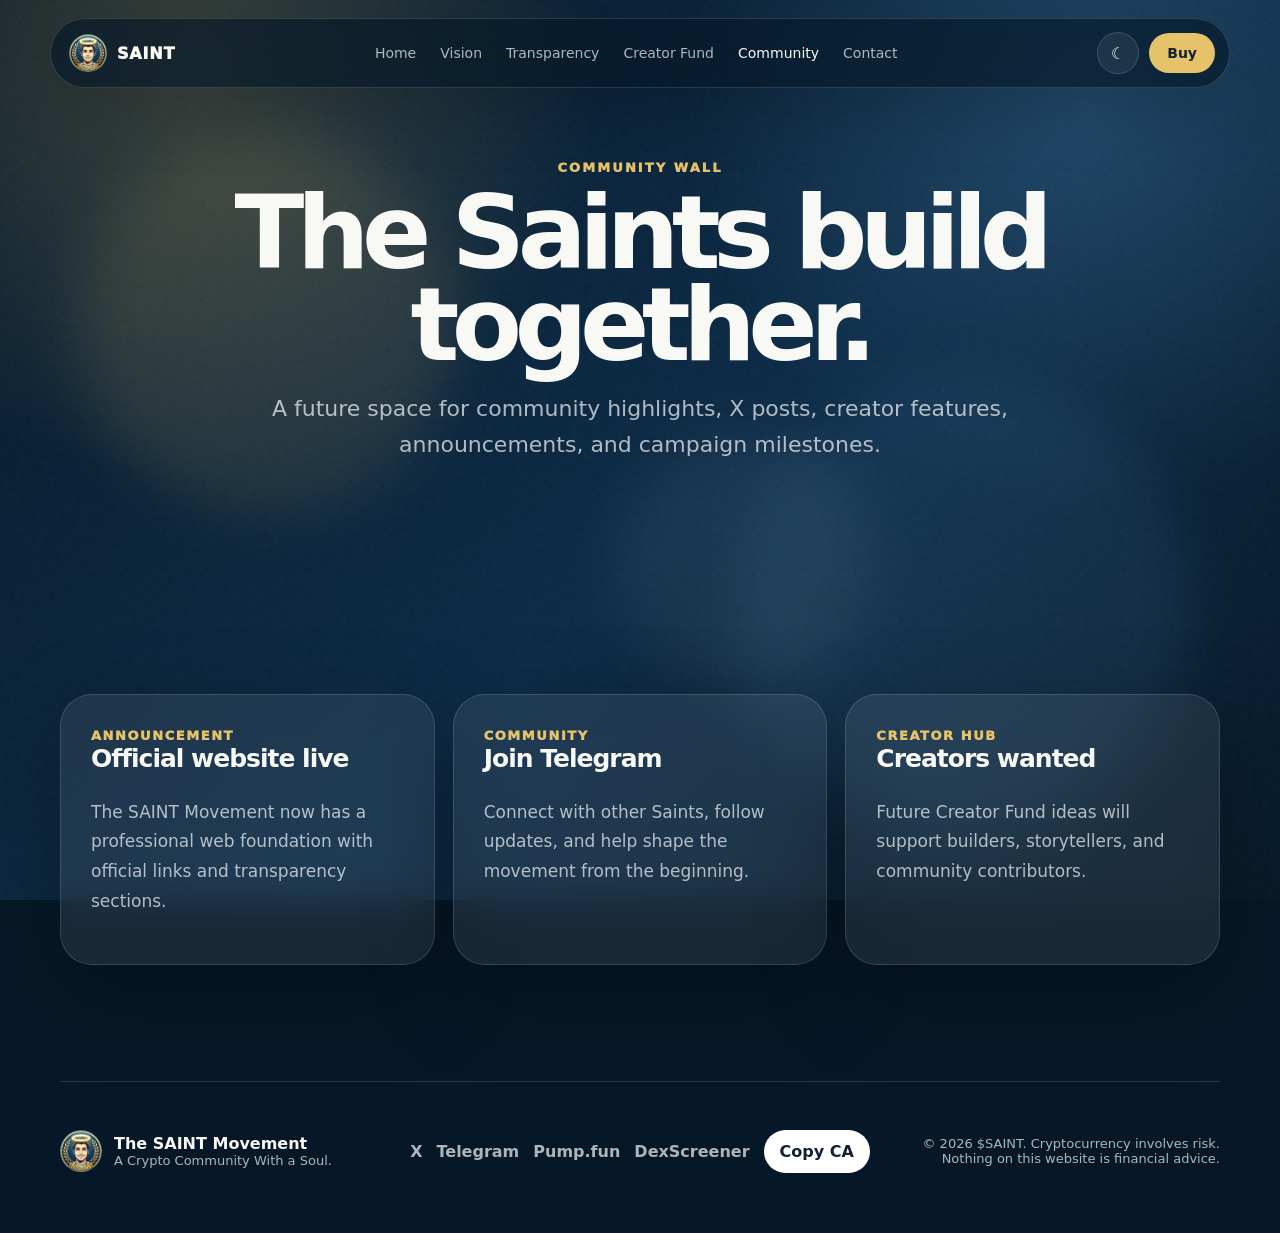
==== community.html @ 834ba505 "Add files via upload" ====
<!doctype html>
<html lang="en" data-theme="dark">
<head>
  <meta charset="UTF-8" />
  <meta name="viewport" content="width=device-width, initial-scale=1.0" />

  <title>Community Wall — The SAINT Movement</title>
  <meta name="description" content="Community highlights, announcements, and future creator features for The SAINT Movement." />
  <meta name="theme-color" content="#061827" />
  <meta name="robots" content="index, follow" />

  <meta property="og:title" content="Community Wall — The SAINT Movement" />
  <meta property="og:description" content="Community highlights, announcements, and future creator features for The SAINT Movement." />
  <meta property="og:image" content="https://www.saintfamily.org/assets/logo/saint-logo.jpg" />
  <meta property="og:url" content="https://www.saintfamily.org/" />
  <meta property="og:type" content="website" />
  <meta name="twitter:card" content="summary_large_image" />

  <link rel="canonical" href="https://www.saintfamily.org/" />
  <link rel="icon" href="assets/logo/saint-logo.jpg" />
  <link rel="preload" href="assets/logo/saint-logo.jpg" as="image" />
  <link rel="stylesheet" href="css/styles.css" />
</head>
<body>
  <div class="loader" id="loader">
    <img src="assets/logo/saint-logo.jpg" alt="SAINT logo" />
    <span>SAINT</span>
  </div>

  <div class="ambient-bg" aria-hidden="true">
    <div class="mesh mesh-a"></div>
    <div class="mesh mesh-b"></div>
    <div class="mesh mesh-c"></div>
    <div class="stars"></div>
    <div class="noise"></div>
  </div>

  <header class="navbar" id="navbar">
    <a class="brand" href="index.html" aria-label="SAINT home">
      <img src="assets/logo/saint-logo.jpg" alt="SAINT logo" />
      <span>SAINT</span>
    </a>

    <nav class="desktop-nav" aria-label="Main navigation">
      <a class="" href="index.html">Home</a>
<a class="" href="founders-vision.html">Vision</a>
<a class="" href="transparency.html">Transparency</a>
<a class="" href="creator-fund.html">Creator Fund</a>
<a class="active" href="community.html">Community</a>
    <a class="" href="contact.html">Contact</a></nav>

    <div class="nav-actions">
      <button class="theme-toggle" id="themeToggle" aria-label="Toggle light and dark mode">
        <span class="sun">☀</span><span class="moon">☾</span>
      </button>
      <a class="nav-cta" href="https://pump.fun/coin/GUdYAzh14TQcwUSBw79rnFJHZCv64fugTEsq1etDpump" target="_blank" rel="noopener">Buy</a>
      <button class="menu-toggle" id="menuToggle" aria-label="Open menu">☰</button>
    </div>
  </header>

  <aside class="mobile-nav" id="mobileNav">
    <a class="" href="index.html">Home</a>
<a class="" href="founders-vision.html">Vision</a>
<a class="" href="transparency.html">Transparency</a>
<a class="" href="creator-fund.html">Creator Fund</a>
<a class="active" href="community.html">Community</a>
    <a href="https://pump.fun/coin/GUdYAzh14TQcwUSBw79rnFJHZCv64fugTEsq1etDpump" target="_blank" rel="noopener">Buy on Pump.fun</a>
    <a href="https://phantom.app/ul/v1/swap/?buy=solana%3A101%2Faddress%3AGUdYAzh14TQcwUSBw79rnFJHZCv64fugTEsq1etDpump&sell=" target="_blank" rel="noopener">Buy with Phantom</a>
    <a href="https://t.co/1RIIzHQs0j" target="_blank" rel="noopener">Telegram</a>
    <a href="https://x.com/SaintDevSol" target="_blank" rel="noopener">X Official</a>
  </aside>

  <main>
    
<section class="subhero page-section">
  <div class="container narrow reveal">
    <p class="eyebrow">Community Wall</p>
    <h1>The Saints build together.</h1>
    <p>A future space for community highlights, X posts, creator features, announcements, and campaign milestones.</p>
  </div>
</section>
<section class="page-section container">
  <div class="community-wall">
    <article class="wall-card reveal"><span>Announcement</span><h3>Official website live</h3><p>The SAINT Movement now has a professional web foundation with official links and transparency sections.</p></article>
    <article class="wall-card reveal"><span>Community</span><h3>Join Telegram</h3><p>Connect with other Saints, follow updates, and help shape the movement from the beginning.</p></article>
    <article class="wall-card reveal"><span>Creator Hub</span><h3>Creators wanted</h3><p>Future Creator Fund ideas will support builders, storytellers, and community contributors.</p></article>
  </div>
</section>

  </main>

  <footer class="footer">
    <div class="footer-brand">
      <img src="assets/logo/saint-logo.jpg" alt="SAINT logo" />
      <div><strong>The SAINT Movement</strong><span>A Crypto Community With a Soul.</span></div>
    </div>

    <div class="footer-links">
      <a href="https://x.com/SaintDevSol" target="_blank" rel="noopener">X</a>
      <a href="https://t.co/1RIIzHQs0j" target="_blank" rel="noopener">Telegram</a>
      <a href="https://pump.fun/coin/GUdYAzh14TQcwUSBw79rnFJHZCv64fugTEsq1etDpump" target="_blank" rel="noopener">Pump.fun</a>
      <a href="https://dexscreener.com/solana/GUdYAzh14TQcwUSBw79rnFJHZCv64fugTEsq1etDpump" target="_blank" rel="noopener">DexScreener</a>
      <button onclick="copyContract()">Copy CA</button>
    </div>

    <p class="disclaimer">© 2026 $SAINT. Cryptocurrency involves risk. Nothing on this website is financial advice.</p>
  </footer>

  <div class="toast" id="toast">Copied</div>

  <script>
    window.SAINT_CONFIG = {
      contract: "GUdYAzh14TQcwUSBw79rnFJHZCv64fugTEsq1etDpump",
      dexApi: "https://api.dexscreener.com/tokens/v1/solana/GUdYAzh14TQcwUSBw79rnFJHZCv64fugTEsq1etDpump",
      dexUrl: "https://dexscreener.com/solana/GUdYAzh14TQcwUSBw79rnFJHZCv64fugTEsq1etDpump",
      pumpUrl: "https://pump.fun/coin/GUdYAzh14TQcwUSBw79rnFJHZCv64fugTEsq1etDpump",
      phantomUrl: "https://phantom.app/ul/v1/swap/?buy=solana%3A101%2Faddress%3AGUdYAzh14TQcwUSBw79rnFJHZCv64fugTEsq1etDpump&sell=",
      solscanUrl: "https://solscan.io/token/GUdYAzh14TQcwUSBw79rnFJHZCv64fugTEsq1etDpump"
    };
  </script>
  <script src="js/app.js" defer></script>
</body>
</html>
---- css/styles.css ----
:root{--midnight:#061827;--deep:#0b2a46;--ocean:#0f3d63;--sky:#7cc7ff;--gold:#e6c36a;--gold-soft:#fff0b8;--green:#00f28f;--warm:#f8f8f4;--white:#fff;--silver:#a8b5c2;--graphite:#142033;--line:rgba(255,255,255,.14);--glass:rgba(255,255,255,.075);--shadow:0 28px 90px rgba(0,0,0,.28);--bg:var(--midnight);--text:var(--warm);--muted:rgba(255,255,255,.68);--panel:rgba(255,255,255,.075);--panel-solid:#0a2036}html[data-theme=light]{--bg:#f7f8fb;--text:#142033;--muted:#617083;--line:rgba(20,32,51,.12);--glass:rgba(255,255,255,.78);--panel:rgba(255,255,255,.82);--panel-solid:#fff;--shadow:0 28px 90px rgba(15,35,60,.13)}*{box-sizing:border-box}html{scroll-behavior:smooth}body{margin:0;font-family:Inter,ui-sans-serif,system-ui,-apple-system,BlinkMacSystemFont,"Segoe UI",sans-serif;background:var(--bg);color:var(--text);overflow-x:hidden}body.menu-open{overflow:hidden}a{color:inherit;text-decoration:none}button{font:inherit}.loader{position:fixed;inset:0;z-index:999;display:grid;place-items:center;background:var(--midnight);transition:opacity .45s ease,visibility .45s ease}.loader.hidden{opacity:0;visibility:hidden}.loader img{width:82px;height:82px;border-radius:50%;box-shadow:0 0 60px rgba(230,195,106,.55);animation:pulse 2.2s ease-in-out infinite}.loader span{margin-top:110px;position:absolute;color:var(--gold);font-weight:950;letter-spacing:.2em}.ambient-bg{position:fixed;inset:0;z-index:-5;background:radial-gradient(circle at 15% 8%,rgba(230,195,106,.22),transparent 30%),radial-gradient(circle at 85% 12%,rgba(124,199,255,.18),transparent 30%),linear-gradient(135deg,var(--bg),#0b2a46 55%,var(--bg));transition:background .35s ease}.mesh{position:absolute;border-radius:999px;filter:blur(28px);opacity:.68;animation:float 10s ease-in-out infinite}.mesh-a{width:380px;height:380px;background:rgba(230,195,106,.16);top:15%;left:6%}.mesh-b{width:460px;height:460px;background:rgba(124,199,255,.12);bottom:7%;right:7%;animation-delay:-4s}.mesh-c{width:260px;height:260px;background:rgba(255,255,255,.08);top:48%;left:48%;animation-delay:-7s}.stars{position:absolute;inset:0;background-image:radial-gradient(circle,rgba(255,255,255,.34) 1px,transparent 1px);background-size:46px 46px;opacity:.07}.noise{position:absolute;inset:0;opacity:.035;background-image:url("data:image/svg+xml,%3Csvg viewBox='0 0 200 200' xmlns='http://www.w3.org/2000/svg'%3E%3Cfilter id='n'%3E%3CfeTurbulence type='fractalNoise' baseFrequency='.8' numOctaves='3' stitchTiles='stitch'/%3E%3C/filter%3E%3Crect width='100%25' height='100%25' filter='url(%23n)'/%3E%3C/svg%3E")}@keyframes float{0%,100%{transform:translateY(0) translateX(0)}50%{transform:translateY(-24px) translateX(10px)}}@keyframes pulse{50%{transform:scale(1.1);opacity:.75}}.navbar{position:fixed;top:18px;left:50%;transform:translateX(-50%);width:min(1180px,calc(100% - 28px));height:70px;z-index:50;padding:0 14px 0 18px;display:flex;align-items:center;justify-content:space-between;border:1px solid var(--line);border-radius:999px;background:rgba(6,24,39,.66);backdrop-filter:blur(22px);box-shadow:0 18px 70px rgba(0,0,0,.18);transition:.25s ease}html[data-theme=light] .navbar{background:rgba(255,255,255,.72)}.navbar.scrolled{height:62px;background:rgba(6,24,39,.86)}html[data-theme=light] .navbar.scrolled{background:rgba(255,255,255,.9)}.brand{display:flex;align-items:center;gap:10px;font-weight:950;letter-spacing:.05em}.brand img{width:38px;height:38px;border-radius:50%}.desktop-nav{display:flex;align-items:center;gap:24px;color:var(--muted);font-size:14px}.desktop-nav a{transition:.2s}.desktop-nav a:hover,.desktop-nav a.active{color:var(--text)}.nav-actions{display:flex;align-items:center;gap:10px}.nav-cta{padding:12px 18px;border-radius:999px;background:var(--gold);color:var(--graphite);font-weight:900;font-size:14px}.theme-toggle,.menu-toggle{width:42px;height:42px;border:1px solid var(--line);border-radius:50%;background:var(--panel);color:var(--text);cursor:pointer}.theme-toggle .sun{display:none}html[data-theme=light] .theme-toggle .sun{display:inline}html[data-theme=light] .theme-toggle .moon{display:none}.menu-toggle{display:none}.mobile-nav{position:fixed;inset:0;z-index:40;display:none;place-items:center;background:rgba(6,24,39,.94);backdrop-filter:blur(20px);padding:120px 24px;text-align:center}.mobile-nav.open{display:grid}.mobile-nav a{display:block;font-size:30px;font-weight:900;margin:15px 0;color:white}.container{width:min(1160px,calc(100% - 32px));margin:0 auto}.narrow{width:min(860px,calc(100% - 32px));margin:0 auto;text-align:center}.page-section{padding:116px 0}.hero{min-height:100vh;display:grid;place-items:center;text-align:center;padding:150px 0 80px;position:relative;overflow:hidden}.hero-cinema{position:absolute;inset:0;overflow:hidden}.ring{position:absolute;border:1px solid rgba(230,195,106,.23);border-radius:50%;left:50%;top:48%;transform:translate(-50%,-50%);animation:spin 18s linear infinite}.ring-one{width:360px;height:120px}.ring-two{width:520px;height:170px;animation-direction:reverse}.beam{position:absolute;left:50%;top:50%;width:980px;height:280px;border-radius:50%;background:linear-gradient(90deg,transparent,rgba(230,195,106,.16),rgba(124,199,255,.11),transparent);filter:blur(18px);transform:translate(-50%,-50%) rotate(-12deg);animation:wave 8s ease-in-out infinite}.beam-two{animation-delay:-4s;transform:translate(-50%,-35%) rotate(14deg);opacity:.7}.particle-field{position:absolute;inset:0;pointer-events:none}.particle-field i{position:absolute;width:3px;height:3px;border-radius:50%;background:rgba(255,255,255,.45);animation:rise linear infinite}@keyframes rise{from{transform:translateY(30px);opacity:.1}50%{opacity:.7}to{transform:translateY(-80px);opacity:0}}@keyframes wave{50%{transform:translate(-50%,-45%) rotate(6deg) scale(1.08)}}@keyframes spin{to{transform:translate(-50%,-50%) rotate(360deg)}}.hero-content{width:min(980px,calc(100% - 32px));margin:0 auto;position:relative;z-index:2}.pill{display:inline-flex;align-items:center;gap:9px;padding:10px 15px;border:1px solid var(--line);border-radius:999px;background:var(--panel);color:var(--gold-soft);font-size:12px;font-weight:850;letter-spacing:.12em;text-transform:uppercase}.pill span{width:8px;height:8px;border-radius:50%;background:#6cff9a;box-shadow:0 0 18px rgba(108,255,154,.9)}.hero-logo-frame{position:relative;width:162px;height:162px;display:grid;place-items:center;margin:34px auto 22px}.hero-logo-frame img{position:relative;z-index:2;width:136px;height:136px;border-radius:50%;box-shadow:0 0 90px rgba(230,195,106,.48)}.hero-halo{position:absolute;width:170px;height:170px;border-radius:50%;background:radial-gradient(circle,rgba(230,195,106,.62),rgba(230,195,106,.18) 38%,transparent 68%);animation:pulse 3.4s ease-in-out infinite}.eyebrow{margin:0;color:var(--gold);font-size:13px;font-weight:950;text-transform:uppercase;letter-spacing:.16em}h1,h2,h3,p{margin-top:0}h1{margin:12px auto 0;max-width:900px;font-size:clamp(52px,8vw,104px);line-height:.9;letter-spacing:-.075em}h2{margin:10px 0 16px;font-size:clamp(36px,5vw,68px);line-height:.98;letter-spacing:-.06em}h3{font-size:25px;letter-spacing:-.04em}.hero-subtitle{margin:26px 0 0;color:var(--gold-soft);font-size:clamp(22px,3vw,34px);font-weight:900;letter-spacing:-.03em}.hero-text{max-width:730px;margin:20px auto 0;color:var(--muted);font-size:clamp(17px,2vw,22px);line-height:1.65}.button-row{display:flex;align-items:center;justify-content:center;gap:14px;flex-wrap:wrap;margin-top:34px}.btn{min-width:158px;height:54px;padding:0 22px;display:inline-flex;align-items:center;justify-content:center;border-radius:999px;border:1px solid transparent;font-weight:950;transition:.22s ease;cursor:pointer}.btn:hover{transform:translateY(-2px)}.btn.primary,.btn.pumpfun{background:linear-gradient(135deg,#00f28f,#6cff9a);color:#062015;box-shadow:0 18px 50px rgba(0,242,143,.22)}.btn.secondary{background:var(--white);color:var(--graphite)}.btn.ghost,.btn.phantom{background:var(--panel);color:var(--text);border-color:var(--line)}.btn.phantom:before{content:"";width:9px;height:9px;border-radius:50%;background:#ab9ff2;margin-right:8px;box-shadow:0 0 14px #ab9ff2}.contract-strip{width:min(780px,100%);margin:34px auto 0;padding:14px;display:flex;align-items:center;justify-content:space-between;gap:14px;border:1px solid var(--line);border-radius:24px;background:var(--panel);backdrop-filter:blur(18px);text-align:left}.contract-strip span{color:var(--gold);font-weight:900;font-size:13px}.contract-strip code{display:block;max-width:540px;overflow:hidden;text-overflow:ellipsis;white-space:nowrap;color:var(--muted)}.contract-strip button,.footer-links button{border:0;border-radius:999px;padding:12px 16px;background:var(--white);color:var(--graphite);font-weight:900;cursor:pointer}.section-heading{max-width:780px;margin-bottom:38px}.section-heading p,.glass-card p,.timeline p,.join-card p,.split-copy p,.article-card p,.trust-item p,.hero-metrics small,.metric-card small,.community-map p,.holder-journey p,.wall-card p{color:var(--muted);line-height:1.75;font-size:17px}.transparency-center,.glass-card,.timeline article,.quote-panel,.article-card,.trust-item,.split-copy,.community-map,.holder-journey article,.wall-card{border:1px solid var(--line);border-radius:32px;background:var(--panel);backdrop-filter:blur(18px);box-shadow:var(--shadow)}.transparency-center{padding:26px}.center-top,.dashboard-status{display:flex;align-items:center;justify-content:space-between;gap:16px;margin-bottom:16px}.status-line{display:flex;align-items:center;gap:10px}.live-dot{width:10px;height:10px;border-radius:50%;background:#6cff9a;box-shadow:0 0 18px rgba(108,255,154,.9)}.small-pill{padding:12px 16px;border-radius:999px;border:1px solid var(--line);color:var(--text);background:var(--panel);font-weight:900;cursor:pointer}.center-actions,.dashboard-actions{display:flex;gap:12px;flex-wrap:wrap}.hero-metrics{display:grid;grid-template-columns:repeat(3,1fr);gap:14px}.hero-metrics article{padding:24px;min-height:160px;border:1px solid var(--line);border-radius:26px;background:var(--panel-solid)}.hero-metrics span,.trust-item span{color:var(--gold);font-weight:900;font-size:13px;text-transform:uppercase;letter-spacing:.12em}.hero-metrics strong{display:block;font-size:clamp(28px,4vw,42px);letter-spacing:-.06em;margin:16px 0 8px}.analytics-row{display:grid;grid-template-columns:.9fr 1.1fr;gap:14px;margin-top:14px}.health-card,.mini-chart-card{padding:24px;border:1px solid var(--line);border-radius:26px;background:var(--panel-solid)}.health-card{display:flex;gap:22px;align-items:center}.score-ring{width:116px;height:116px;border-radius:50%;display:grid;place-items:center;background:conic-gradient(var(--gold) 0deg,rgba(255,255,255,.12) 0deg);flex:0 0 116px}.score-ring span{width:84px;height:84px;border-radius:50%;background:var(--bg);display:grid;place-items:center;font-size:28px;font-weight:950}.chart-header{display:flex;justify-content:space-between;margin-bottom:10px}.mini-chart-card canvas{width:100%;height:180px}.dashboard-actions{margin-top:16px}.dashboard-actions a{padding:12px 16px;border-radius:999px;background:var(--panel);border:1px solid var(--line);font-weight:900}.community-map{display:grid;grid-template-columns:1.1fr .9fr;gap:30px;align-items:center;padding:32px}.globe{height:430px;border-radius:32px;background:radial-gradient(circle,rgba(124,199,255,.18),transparent 58%);position:relative;overflow:hidden;border:1px solid var(--line)}.globe:before,.globe:after{content:"";position:absolute;inset:55px;border:1px solid rgba(230,195,106,.17);border-radius:50%;animation:spin 22s linear infinite}.globe:after{inset:95px;animation-direction:reverse}.globe span{position:absolute;left:var(--x);top:var(--y);width:12px;height:12px;border-radius:50%;background:var(--gold);box-shadow:0 0 22px var(--gold);animation:pulse 2.8s ease-in-out infinite}.globe img{position:absolute;left:50%;top:50%;transform:translate(-50%,-50%);width:90px;height:90px;border-radius:50%;box-shadow:0 0 50px rgba(230,195,106,.42)}.holder-journey{display:grid;grid-template-columns:repeat(5,1fr);gap:14px}.holder-journey article{padding:24px}.holder-journey span,.wall-card span,.timeline span,.number{color:var(--gold);font-size:13px;font-weight:950;letter-spacing:.12em;text-transform:uppercase}.split-panel{display:grid;grid-template-columns:1.05fr .95fr;gap:22px;align-items:stretch}.split-copy{padding:38px}.text-link{display:inline-flex;margin-top:16px;color:var(--gold);font-weight:950}.quote-panel{padding:38px;background:rgba(248,248,244,.96);color:var(--graphite);display:flex;flex-direction:column;justify-content:space-between}.quote-panel p{color:var(--graphite);font-size:clamp(24px,3vw,36px);line-height:1.25;letter-spacing:-.05em;font-weight:900}.timeline{display:grid;grid-template-columns:repeat(4,1fr);gap:18px}.timeline article{padding:30px;border-top:4px solid var(--gold);transition:.24s}.timeline article:hover{transform:translateY(-4px);border-color:rgba(230,195,106,.4)}.join-card{text-align:center;padding:70px 24px;border-radius:44px;background:var(--warm);color:var(--graphite);box-shadow:var(--shadow)}.join-card img{width:104px;height:104px;border-radius:50%;box-shadow:0 0 60px rgba(230,195,106,.46);margin-bottom:20px}.join-card p{color:#657386}.subhero{min-height:62vh;display:grid;place-items:center;text-align:center;padding-top:160px}.subhero p:not(.eyebrow){max-width:760px;margin:20px auto 0;color:var(--muted);font-size:22px;line-height:1.6}.article-layout{display:grid;place-items:center}.article-card{width:min(900px,100%);padding:46px;background:rgba(248,248,244,.96);color:var(--graphite)}.article-card p{color:#536172}.article-card .lead{font-size:24px;color:var(--graphite);font-weight:700}.article-card h2{font-size:38px;color:var(--graphite);margin-top:36px}.article-card blockquote{margin:40px 0;padding-left:24px;border-left:4px solid var(--gold);font-size:30px;font-weight:900;line-height:1.3}.feature-grid,.trust-grid.large,.community-wall{display:grid;grid-template-columns:repeat(3,1fr);gap:18px}.glass-card,.wall-card{padding:30px}.trust-grid.large{grid-template-columns:repeat(3,1fr)}.trust-item{min-height:210px;padding:24px;background:var(--panel-solid)}.trust-item.live span{color:#49d477}.trust-item strong{display:block;margin:20px 0 8px;font-size:20px}.trust-item p{margin:0;overflow-wrap:anywhere}.footer{width:min(1160px,calc(100% - 32px));margin:0 auto;padding:48px 0 60px;display:grid;grid-template-columns:1fr auto 1fr;align-items:center;gap:24px;border-top:1px solid var(--line);color:var(--muted)}.footer-brand{display:flex;align-items:center;gap:12px;color:var(--text)}.footer-brand img{width:42px;height:42px;border-radius:50%}.footer-brand span{display:block;color:var(--muted);font-size:13px}.footer-links{display:flex;justify-content:center;gap:14px;align-items:center;flex-wrap:wrap}.footer-links a{font-weight:850}.disclaimer{text-align:right;font-size:13px;margin:0;color:var(--muted)}.toast{position:fixed;left:50%;bottom:24px;transform:translateX(-50%) translateY(20px);opacity:0;pointer-events:none;padding:12px 18px;border-radius:999px;background:var(--gold);color:var(--graphite);font-weight:900;z-index:100;transition:.25s}.toast.show{transform:translateX(-50%) translateY(0);opacity:1}.reveal{opacity:0;transform:translateY(26px);transition:opacity .8s ease,transform .8s ease}.reveal.visible{opacity:1;transform:translateY(0)}@media(max-width:980px){.desktop-nav{display:none}.menu-toggle{display:grid;place-items:center}.page-section{padding:86px 0}.hero{padding-top:130px}.feature-grid,.timeline,.trust-grid.large,.split-panel,.hero-metrics,.analytics-row,.community-map,.holder-journey,.community-wall{grid-template-columns:1fr}.footer{grid-template-columns:1fr;text-align:center}.footer-brand,.footer-links{justify-content:center}.disclaimer{text-align:center}.center-top,.health-card{align-items:flex-start;flex-direction:column}}@media(max-width:640px){.navbar{top:10px;width:calc(100% - 20px)}.nav-cta{display:none}h1{font-size:48px}h2{font-size:40px}.hero-logo-frame{width:132px;height:132px}.hero-logo-frame img{width:108px;height:108px}.hero-halo{width:135px;height:135px}.contract-strip{display:grid;text-align:center;justify-items:center}.contract-strip code{max-width:260px}.split-copy,.quote-panel,.article-card,.transparency-center,.community-map{padding:24px}.trust-item,.hero-metrics article{min-height:auto}.subhero{padding-top:130px}.ring{display:none}.pill{font-size:10px}.mobile-nav a{font-size:25px}.globe{height:300px}.score-ring{width:98px;height:98px;flex-basis:98px}.score-ring span{width:74px;height:74px}}


/* Contact page polish */
.contact-hero {
  padding-bottom: 54px;
}

.contact-section {
  padding-top: 30px;
}

.contact-layout {
  display: grid;
  grid-template-columns: 0.9fr 1.1fr;
  gap: 22px;
  align-items: stretch;
}

.contact-info-panel,
.contact-form-card {
  border: 1px solid var(--line);
  border-radius: 34px;
  background: var(--panel);
  backdrop-filter: blur(18px);
  box-shadow: var(--shadow);
}

.contact-info-panel {
  padding: 36px;
  min-height: 100%;
}

.contact-info-panel img {
  width: 88px;
  height: 88px;
  border-radius: 50%;
  box-shadow: 0 0 50px rgba(230,195,106,.36);
  margin-bottom: 22px;
}

.contact-info-panel h2 {
  font-size: clamp(32px,4vw,54px);
}

.contact-info-panel p {
  color: var(--muted);
  line-height: 1.7;
}

.contact-info-list {
  display: grid;
  gap: 12px;
  margin-top: 28px;
}

.contact-info-list div {
  padding: 16px;
  border: 1px solid var(--line);
  border-radius: 20px;
  background: rgba(255,255,255,.055);
}

.contact-info-list span {
  display: block;
  color: var(--gold);
  font-size: 12px;
  font-weight: 950;
  letter-spacing: .12em;
  text-transform: uppercase;
  margin-bottom: 6px;
}

.contact-info-list strong {
  overflow-wrap: anywhere;
}

.contact-socials {
  display: flex;
  gap: 12px;
  flex-wrap: wrap;
  margin-top: 26px;
}

.contact-socials a {
  padding: 12px 16px;
  border-radius: 999px;
  border: 1px solid var(--line);
  background: rgba(255,255,255,.06);
  font-weight: 900;
}

.contact-form-card {
  padding: 36px;
}

.form-header {
  margin-bottom: 24px;
}

.form-header h3 {
  margin-bottom: 8px;
}

.form-header p {
  color: var(--muted);
  margin-bottom: 0;
}

.contact-form-card label {
  display: block;
  margin-bottom: 16px;
}

.contact-form-card label span {
  display: block;
  color: var(--gold);
  font-size: 12px;
  font-weight: 950;
  letter-spacing: .12em;
  text-transform: uppercase;
  margin-bottom: 8px;
}

.contact-form-card input,
.contact-form-card select,
.contact-form-card textarea {
  width: 100%;
  border: 1px solid var(--line);
  border-radius: 18px;
  background: rgba(255,255,255,.08);
  color: var(--text);
  padding: 15px 16px;
  outline: none;
  transition: .2s ease;
}

.contact-form-card textarea {
  resize: vertical;
}

.contact-form-card input:focus,
.contact-form-card select:focus,
.contact-form-card textarea:focus {
  border-color: rgba(230,195,106,.65);
  box-shadow: 0 0 0 4px rgba(230,195,106,.12);
}

html[data-theme="light"] .contact-form-card input,
html[data-theme="light"] .contact-form-card select,
html[data-theme="light"] .contact-form-card textarea {
  background: rgba(255,255,255,.88);
  color: var(--graphite);
}

.contact-success {
  display: none;
  margin-top: 24px;
  padding: 20px;
  border: 1px solid rgba(108,255,154,.35);
  border-radius: 22px;
  background: rgba(108,255,154,.09);
}

.contact-success.show {
  display: block;
}

.contact-success h3 {
  margin-bottom: 8px;
}

.contact-success p {
  margin-bottom: 0;
  color: var(--muted);
}

@media(max-width:980px) {
  .contact-layout {
    grid-template-columns: 1fr;
  }
}

@media(max-width:640px) {
  .contact-info-panel,
  .contact-form-card {
    padding: 24px;
  }
}
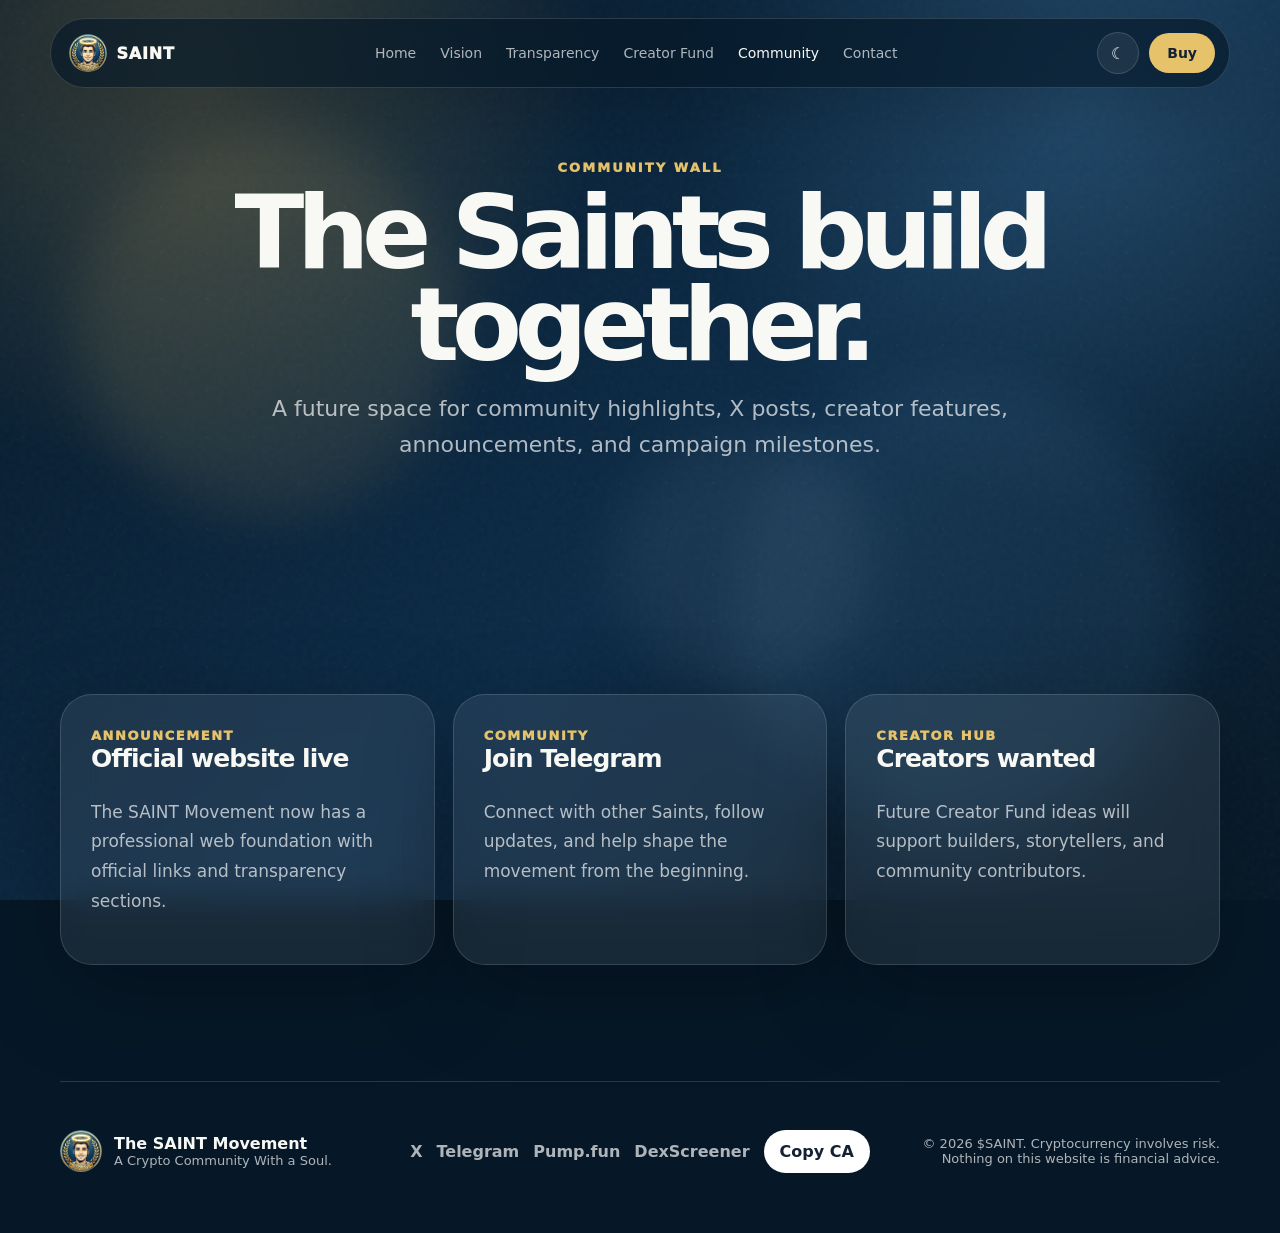
==== commit fc3bf554: "Add files via upload" ====
--- a/community.html
+++ b/community.html
@@ -5,6 +5,7 @@
   <meta name="viewport" content="width=device-width, initial-scale=1.0" />
 
   <title>Community Wall — The SAINT Movement</title>
+<link rel="icon" type="image/png" href="favicon.png">
   <meta name="description" content="Community highlights, announcements, and future creator features for The SAINT Movement." />
   <meta name="theme-color" content="#061827" />
   <meta name="robots" content="index, follow" />
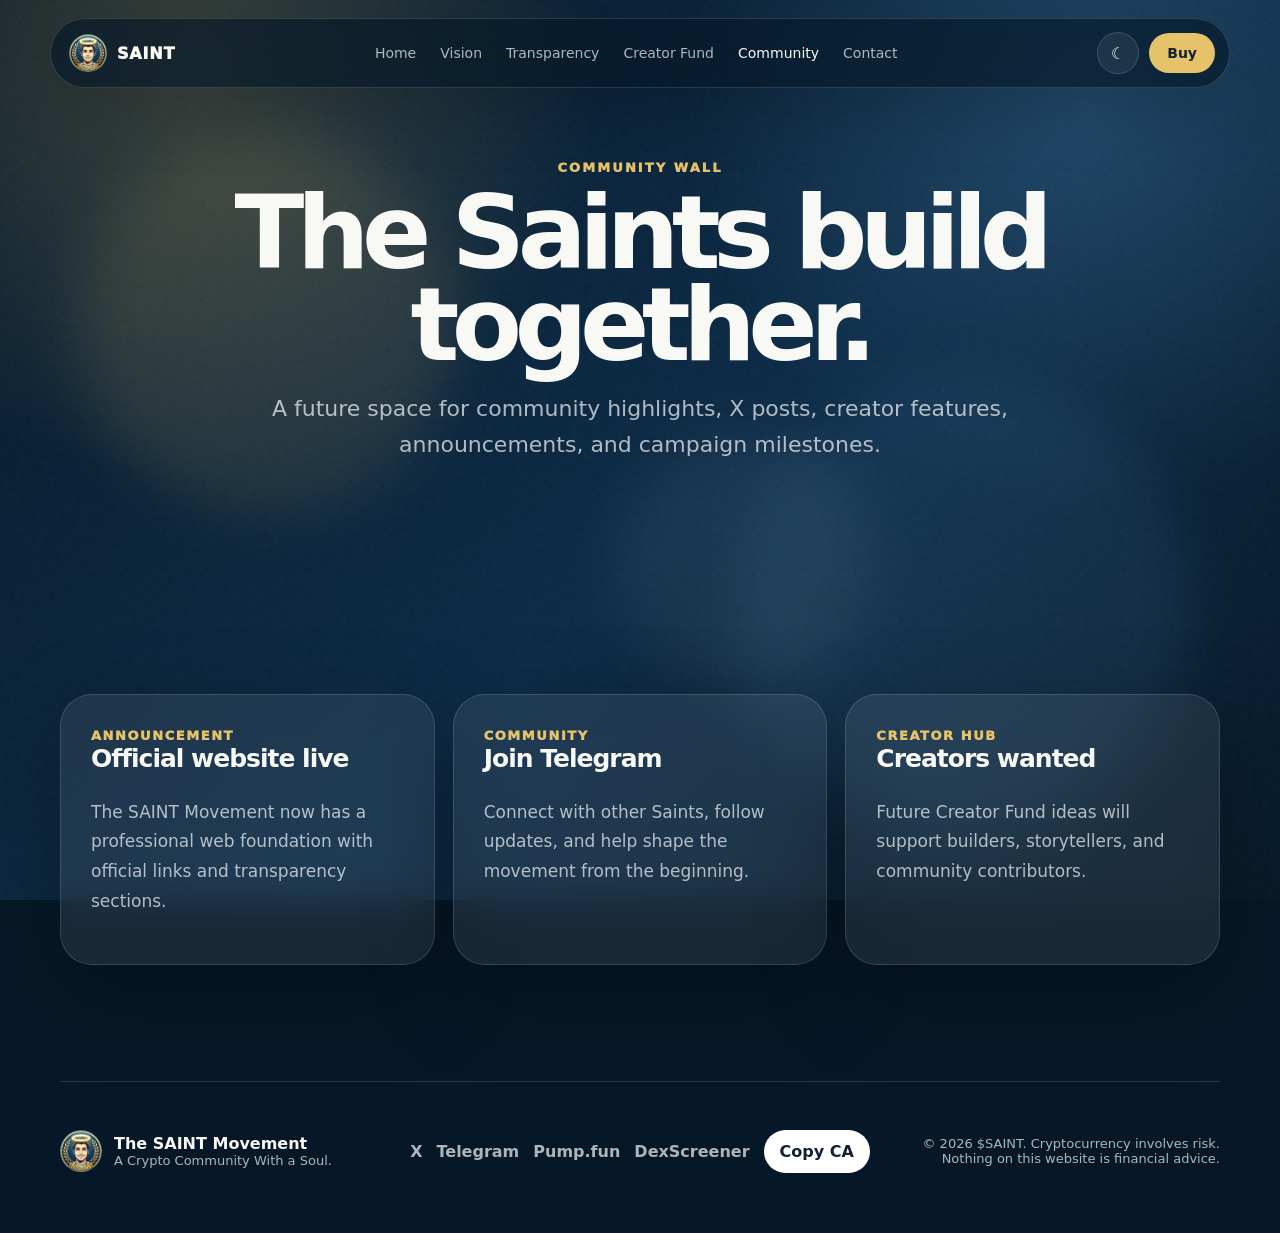
==== commit 0d75941f: "Add files via upload" ====
--- a/community.html
+++ b/community.html
@@ -66,7 +66,7 @@
 <a class="" href="creator-fund.html">Creator Fund</a>
 <a class="active" href="community.html">Community</a>
     <a href="https://pump.fun/coin/GUdYAzh14TQcwUSBw79rnFJHZCv64fugTEsq1etDpump" target="_blank" rel="noopener">Buy on Pump.fun</a>
-    <a href="https://phantom.app/ul/v1/swap/?buy=solana%3A101%2Faddress%3AGUdYAzh14TQcwUSBw79rnFJHZCv64fugTEsq1etDpump&sell=" target="_blank" rel="noopener">Buy with Phantom</a>
+    <a href="#" onclick="openPhantomApp(event)" target="_blank" rel="noopener">Open Phantom</a>
     <a href="https://t.co/1RIIzHQs0j" target="_blank" rel="noopener">Telegram</a>
     <a href="https://x.com/SaintDevSol" target="_blank" rel="noopener">X Official</a>
   </aside>
@@ -115,7 +115,7 @@
       dexApi: "https://api.dexscreener.com/tokens/v1/solana/GUdYAzh14TQcwUSBw79rnFJHZCv64fugTEsq1etDpump",
       dexUrl: "https://dexscreener.com/solana/GUdYAzh14TQcwUSBw79rnFJHZCv64fugTEsq1etDpump",
       pumpUrl: "https://pump.fun/coin/GUdYAzh14TQcwUSBw79rnFJHZCv64fugTEsq1etDpump",
-      phantomUrl: "https://phantom.app/ul/v1/swap/?buy=solana%3A101%2Faddress%3AGUdYAzh14TQcwUSBw79rnFJHZCv64fugTEsq1etDpump&sell=",
+      phantomUrl:"phantom://",
       solscanUrl: "https://solscan.io/token/GUdYAzh14TQcwUSBw79rnFJHZCv64fugTEsq1etDpump"
     };
   </script>
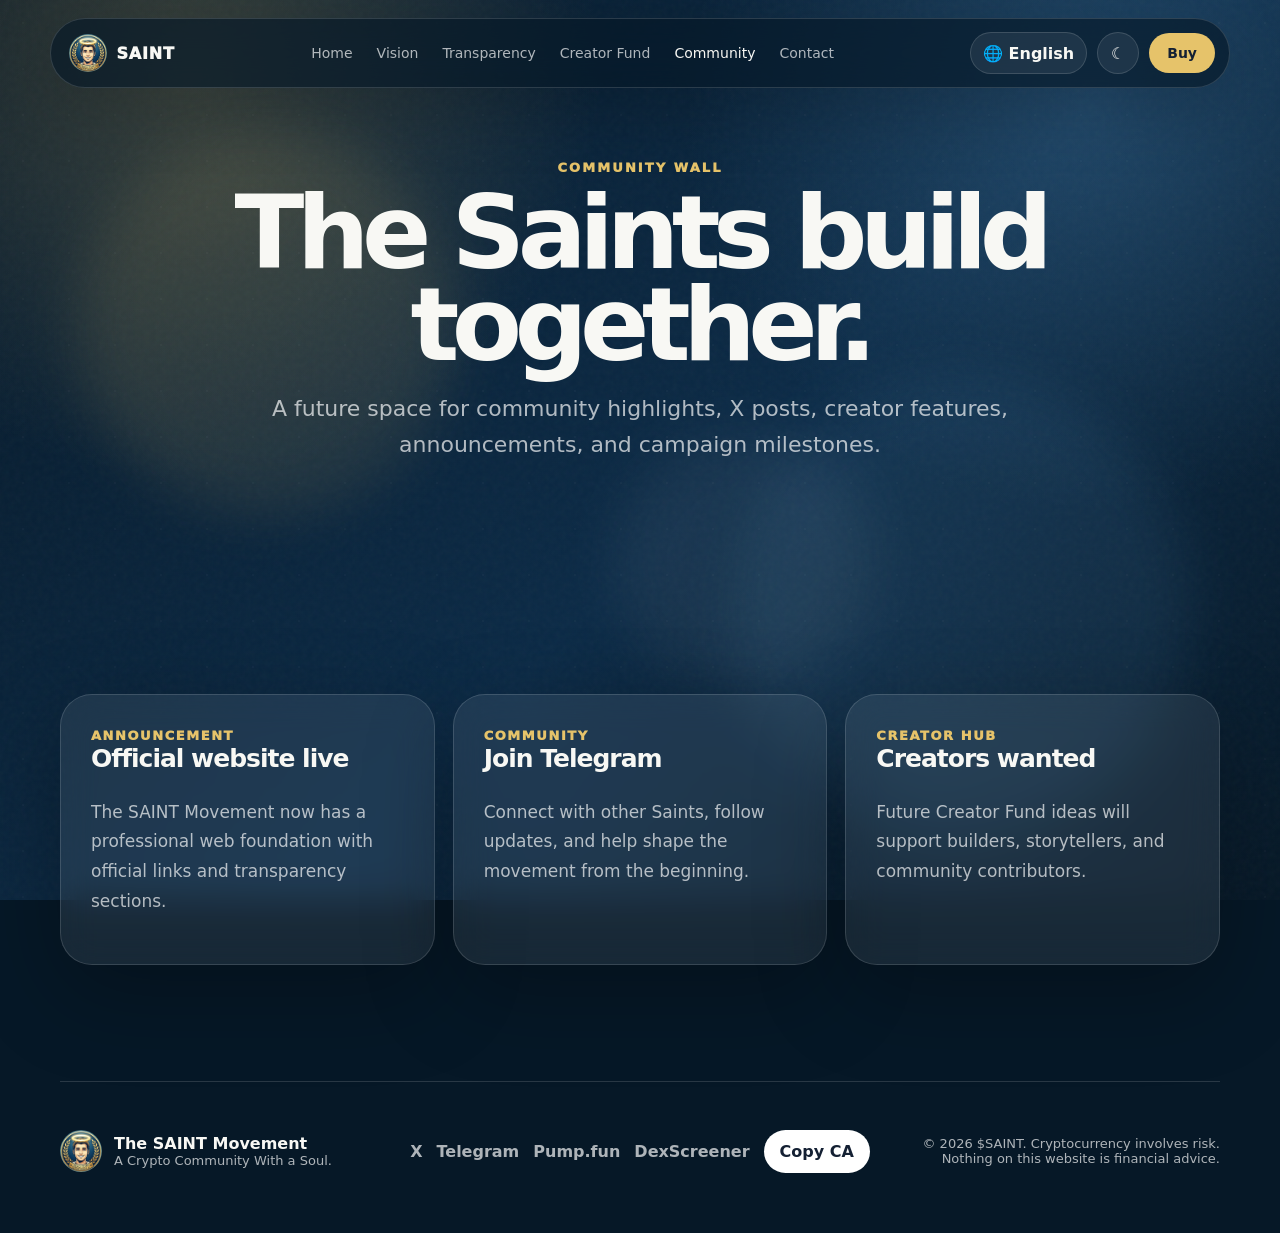
==== commit b002fedf: "Add files via upload" ====
--- a/community.html
+++ b/community.html
@@ -43,30 +43,30 @@
     </a>
 
     <nav class="desktop-nav" aria-label="Main navigation">
-      <a class="" href="index.html">Home</a>
-<a class="" href="founders-vision.html">Vision</a>
-<a class="" href="transparency.html">Transparency</a>
-<a class="" href="creator-fund.html">Creator Fund</a>
-<a class="active" href="community.html">Community</a>
-    <a class="" href="contact.html">Contact</a></nav>
+      <a class="" href="index.html" data-i18n="home">Home</a>
+<a class="" href="founders-vision.html" data-i18n="vision">Vision</a>
+<a class="" href="transparency.html" data-i18n="transparency">Transparency</a>
+<a class="" href="creator-fund.html" data-i18n="creator">Creator Fund</a>
+<a class="active" href="community.html" data-i18n="community">Community</a>
+    <a class="" href="contact.html" data-i18n="contact">Contact</a></nav>
 
     <div class="nav-actions">
-      <button class="theme-toggle" id="themeToggle" aria-label="Toggle light and dark mode">
+      <div class="language-switcher"><button class="language-button" type="button">🌐 <span data-lang-current>English</span></button><div class="language-menu"><button type="button" data-lang="en">English</button><button type="button" data-lang="pt">Português</button><button type="button" data-lang="es">Español</button><button type="button" data-lang="zh">中文</button></div></div><button class="theme-toggle" id="themeToggle" aria-label="Toggle light and dark mode">
         <span class="sun">☀</span><span class="moon">☾</span>
       </button>
-      <a class="nav-cta" href="https://pump.fun/coin/GUdYAzh14TQcwUSBw79rnFJHZCv64fugTEsq1etDpump" target="_blank" rel="noopener">Buy</a>
+      <a class="nav-cta" href="https://pump.fun/coin/GUdYAzh14TQcwUSBw79rnFJHZCv64fugTEsq1etDpump" target="_blank" rel="noopener" data-i18n="buy">Buy</a>
       <button class="menu-toggle" id="menuToggle" aria-label="Open menu">☰</button>
     </div>
   </header>
 
   <aside class="mobile-nav" id="mobileNav">
-    <a class="" href="index.html">Home</a>
-<a class="" href="founders-vision.html">Vision</a>
-<a class="" href="transparency.html">Transparency</a>
-<a class="" href="creator-fund.html">Creator Fund</a>
-<a class="active" href="community.html">Community</a>
-    <a href="https://pump.fun/coin/GUdYAzh14TQcwUSBw79rnFJHZCv64fugTEsq1etDpump" target="_blank" rel="noopener">Buy on Pump.fun</a>
-    <a href="#" onclick="openPhantomApp(event)" target="_blank" rel="noopener">Open Phantom</a>
+    <a class="" href="index.html" data-i18n="home">Home</a>
+<a class="" href="founders-vision.html" data-i18n="vision">Vision</a>
+<a class="" href="transparency.html" data-i18n="transparency">Transparency</a>
+<a class="" href="creator-fund.html" data-i18n="creator">Creator Fund</a>
+<a class="active" href="community.html" data-i18n="community">Community</a>
+    <a href="https://pump.fun/coin/GUdYAzh14TQcwUSBw79rnFJHZCv64fugTEsq1etDpump" target="_blank" rel="noopener" data-i18n="pump">Buy on Pump.fun</a>
+    <a href="#" onclick="openPhantomApp(event)" target="_blank" rel="noopener" data-i18n="phantom">Open Phantom</a>
     <a href="https://t.co/1RIIzHQs0j" target="_blank" rel="noopener">Telegram</a>
     <a href="https://x.com/SaintDevSol" target="_blank" rel="noopener">X Official</a>
   </aside>
@@ -83,7 +83,7 @@
 <section class="page-section container">
   <div class="community-wall">
     <article class="wall-card reveal"><span>Announcement</span><h3>Official website live</h3><p>The SAINT Movement now has a professional web foundation with official links and transparency sections.</p></article>
-    <article class="wall-card reveal"><span>Community</span><h3>Join Telegram</h3><p>Connect with other Saints, follow updates, and help shape the movement from the beginning.</p></article>
+    <article class="wall-card reveal"><span data-i18n="community">Community</span><h3>Join Telegram</h3><p>Connect with other Saints, follow updates, and help shape the movement from the beginning.</p></article>
     <article class="wall-card reveal"><span>Creator Hub</span><h3>Creators wanted</h3><p>Future Creator Fund ideas will support builders, storytellers, and community contributors.</p></article>
   </div>
 </section>
@@ -93,7 +93,7 @@
   <footer class="footer">
     <div class="footer-brand">
       <img src="assets/logo/saint-logo.jpg" alt="SAINT logo" />
-      <div><strong>The SAINT Movement</strong><span>A Crypto Community With a Soul.</span></div>
+      <div><strong>The SAINT Movement</strong><span data-i18n="heroSubtitle">A Crypto Community With a Soul.</span></div>
     </div>
 
     <div class="footer-links">
--- a/css/styles.css
+++ b/css/styles.css
@@ -188,3 +188,5 @@
     padding: 24px;
   }
 }
+
+.language-switcher{position:relative}.language-button{min-width:112px;height:42px;border:1px solid var(--line);border-radius:999px;background:var(--panel);color:var(--text);font-weight:900;cursor:pointer;padding:0 12px}.language-menu{position:absolute;right:0;top:52px;width:170px;padding:8px;border:1px solid var(--line);border-radius:18px;background:rgba(6,24,39,.94);backdrop-filter:blur(20px);box-shadow:var(--shadow);opacity:0;pointer-events:none;transform:translateY(8px);transition:.2s ease}html[data-theme=light] .language-menu{background:rgba(255,255,255,.96)}.language-switcher:hover .language-menu,.language-switcher:focus-within .language-menu{opacity:1;pointer-events:auto;transform:translateY(0)}.language-menu button{display:block;width:100%;border:0;background:transparent;color:var(--text);text-align:left;padding:10px 12px;border-radius:12px;font-weight:850;cursor:pointer}.language-menu button:hover{background:var(--panel)}@media(max-width:640px){.language-button{min-width:46px;width:46px;overflow:hidden;white-space:nowrap}.language-button span{display:none}}
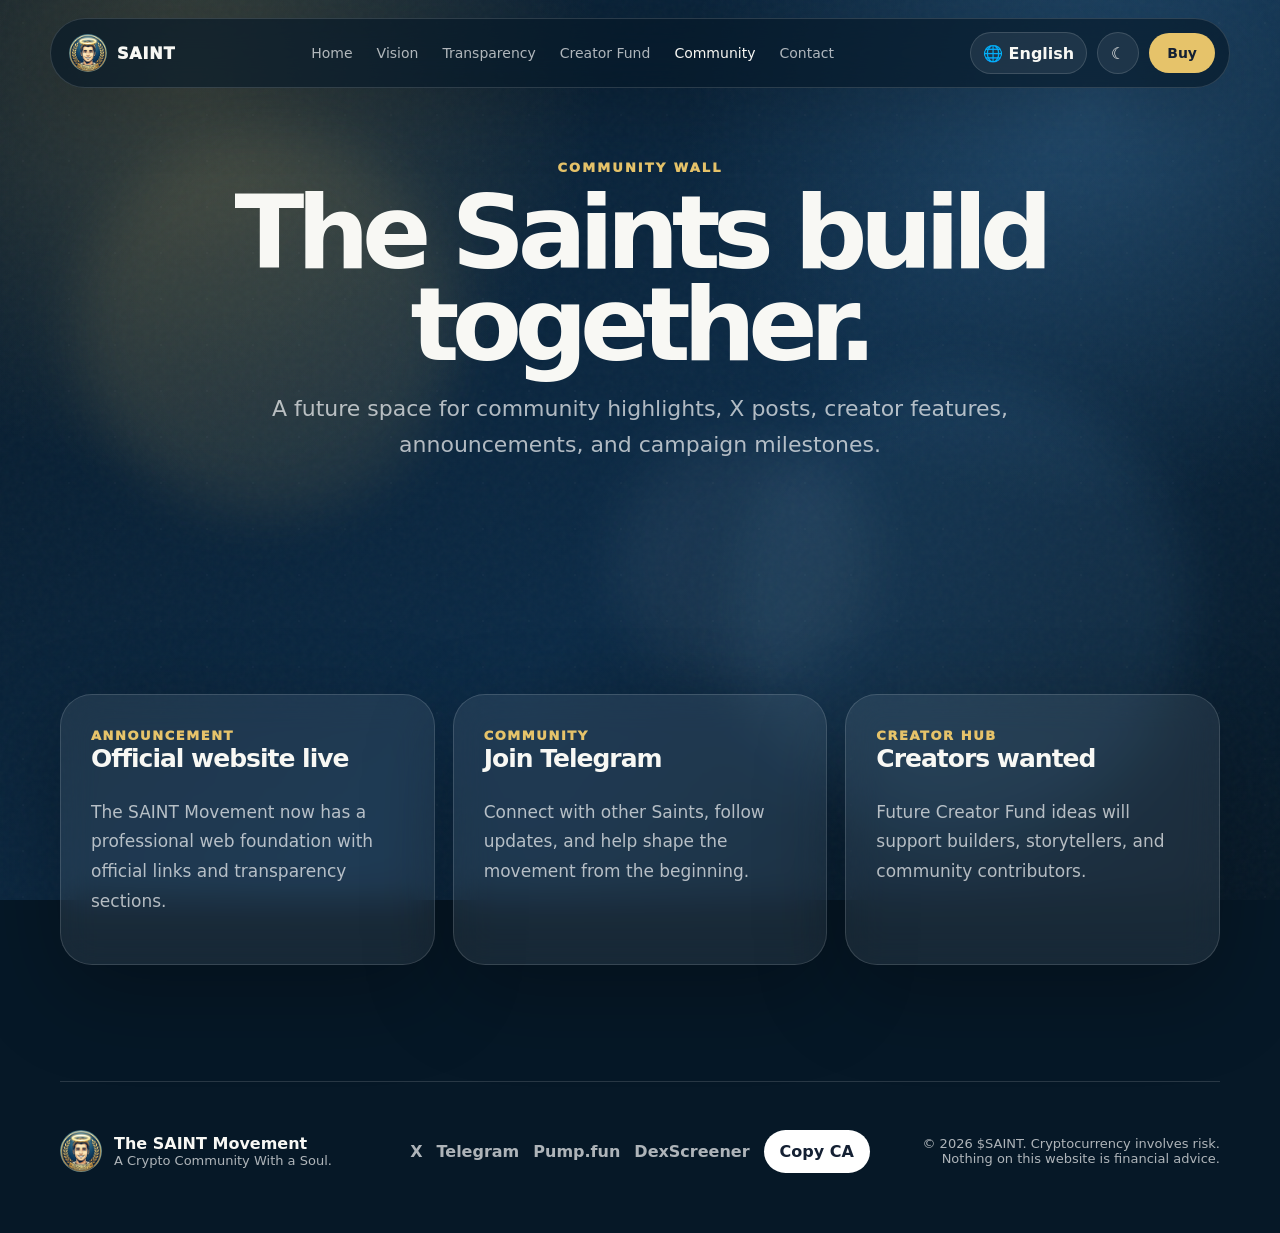
==== commit 9ef10b19: "Add files via upload" ====
--- a/css/styles.css
+++ b/css/styles.css
@@ -190,3 +190,139 @@
 }
 
 .language-switcher{position:relative}.language-button{min-width:112px;height:42px;border:1px solid var(--line);border-radius:999px;background:var(--panel);color:var(--text);font-weight:900;cursor:pointer;padding:0 12px}.language-menu{position:absolute;right:0;top:52px;width:170px;padding:8px;border:1px solid var(--line);border-radius:18px;background:rgba(6,24,39,.94);backdrop-filter:blur(20px);box-shadow:var(--shadow);opacity:0;pointer-events:none;transform:translateY(8px);transition:.2s ease}html[data-theme=light] .language-menu{background:rgba(255,255,255,.96)}.language-switcher:hover .language-menu,.language-switcher:focus-within .language-menu{opacity:1;pointer-events:auto;transform:translateY(0)}.language-menu button{display:block;width:100%;border:0;background:transparent;color:var(--text);text-align:left;padding:10px 12px;border-radius:12px;font-weight:850;cursor:pointer}.language-menu button:hover{background:var(--panel)}@media(max-width:640px){.language-button{min-width:46px;width:46px;overflow:hidden;white-space:nowrap}.language-button span{display:none}}
+
+
+/* v4.2 First-visit language modal */
+.language-modal {
+  position: fixed;
+  inset: 0;
+  z-index: 998;
+  display: grid;
+  place-items: center;
+  padding: 24px;
+  background:
+    radial-gradient(circle at 50% 20%, rgba(230,195,106,.20), transparent 34%),
+    rgba(2, 10, 18, .84);
+  backdrop-filter: blur(22px);
+  transition: opacity .28s ease, visibility .28s ease;
+}
+
+.language-modal.hidden {
+  opacity: 0;
+  visibility: hidden;
+}
+
+.language-modal-card {
+  width: min(760px, 100%);
+  border: 1px solid var(--line);
+  border-radius: 42px;
+  background:
+    linear-gradient(135deg, rgba(255,255,255,.12), rgba(255,255,255,.055)),
+    rgba(6,24,39,.86);
+  backdrop-filter: blur(24px);
+  box-shadow: 0 34px 110px rgba(0,0,0,.45);
+  text-align: center;
+  padding: 48px 34px;
+}
+
+html[data-theme="light"] .language-modal-card {
+  background: rgba(255,255,255,.94);
+}
+
+.language-modal-logo {
+  width: 112px;
+  height: 112px;
+  display: grid;
+  place-items: center;
+  margin: 0 auto 22px;
+  border-radius: 50%;
+  background: radial-gradient(circle, rgba(230,195,106,.34), transparent 70%);
+}
+
+.language-modal-logo img {
+  width: 86px;
+  height: 86px;
+  border-radius: 50%;
+  box-shadow: 0 0 60px rgba(230,195,106,.42);
+}
+
+.language-modal-card h2 {
+  margin-top: 10px;
+  margin-bottom: 12px;
+}
+
+.language-modal-text {
+  color: var(--muted);
+  font-size: 18px;
+  line-height: 1.6;
+  margin-bottom: 28px;
+}
+
+.language-modal-grid {
+  display: grid;
+  grid-template-columns: repeat(2, 1fr);
+  gap: 14px;
+  margin-top: 22px;
+}
+
+.language-modal-grid button {
+  border: 1px solid var(--line);
+  border-radius: 24px;
+  background: rgba(255,255,255,.075);
+  color: var(--text);
+  padding: 22px;
+  cursor: pointer;
+  text-align: left;
+  transition: .22s ease;
+}
+
+.language-modal-grid button:hover {
+  transform: translateY(-3px);
+  border-color: rgba(230,195,106,.55);
+  box-shadow: 0 18px 45px rgba(0,0,0,.18);
+}
+
+.language-modal-grid strong {
+  display: block;
+  font-size: 22px;
+  margin-bottom: 6px;
+}
+
+.language-modal-grid span {
+  color: var(--muted);
+}
+
+.language-modal-skip {
+  display: inline-flex;
+  margin-top: 26px;
+  border: 0;
+  background: transparent;
+  color: var(--gold);
+  font-weight: 950;
+  cursor: pointer;
+}
+
+@media(max-width: 640px) {
+  .language-modal {
+    padding: 18px;
+  }
+
+  .language-modal-card {
+    padding: 34px 20px;
+    border-radius: 32px;
+  }
+
+  .language-modal-grid {
+    grid-template-columns: 1fr;
+  }
+
+  .language-modal-logo {
+    width: 96px;
+    height: 96px;
+  }
+
+  .language-modal-logo img {
+    width: 74px;
+    height: 74px;
+  }
+}
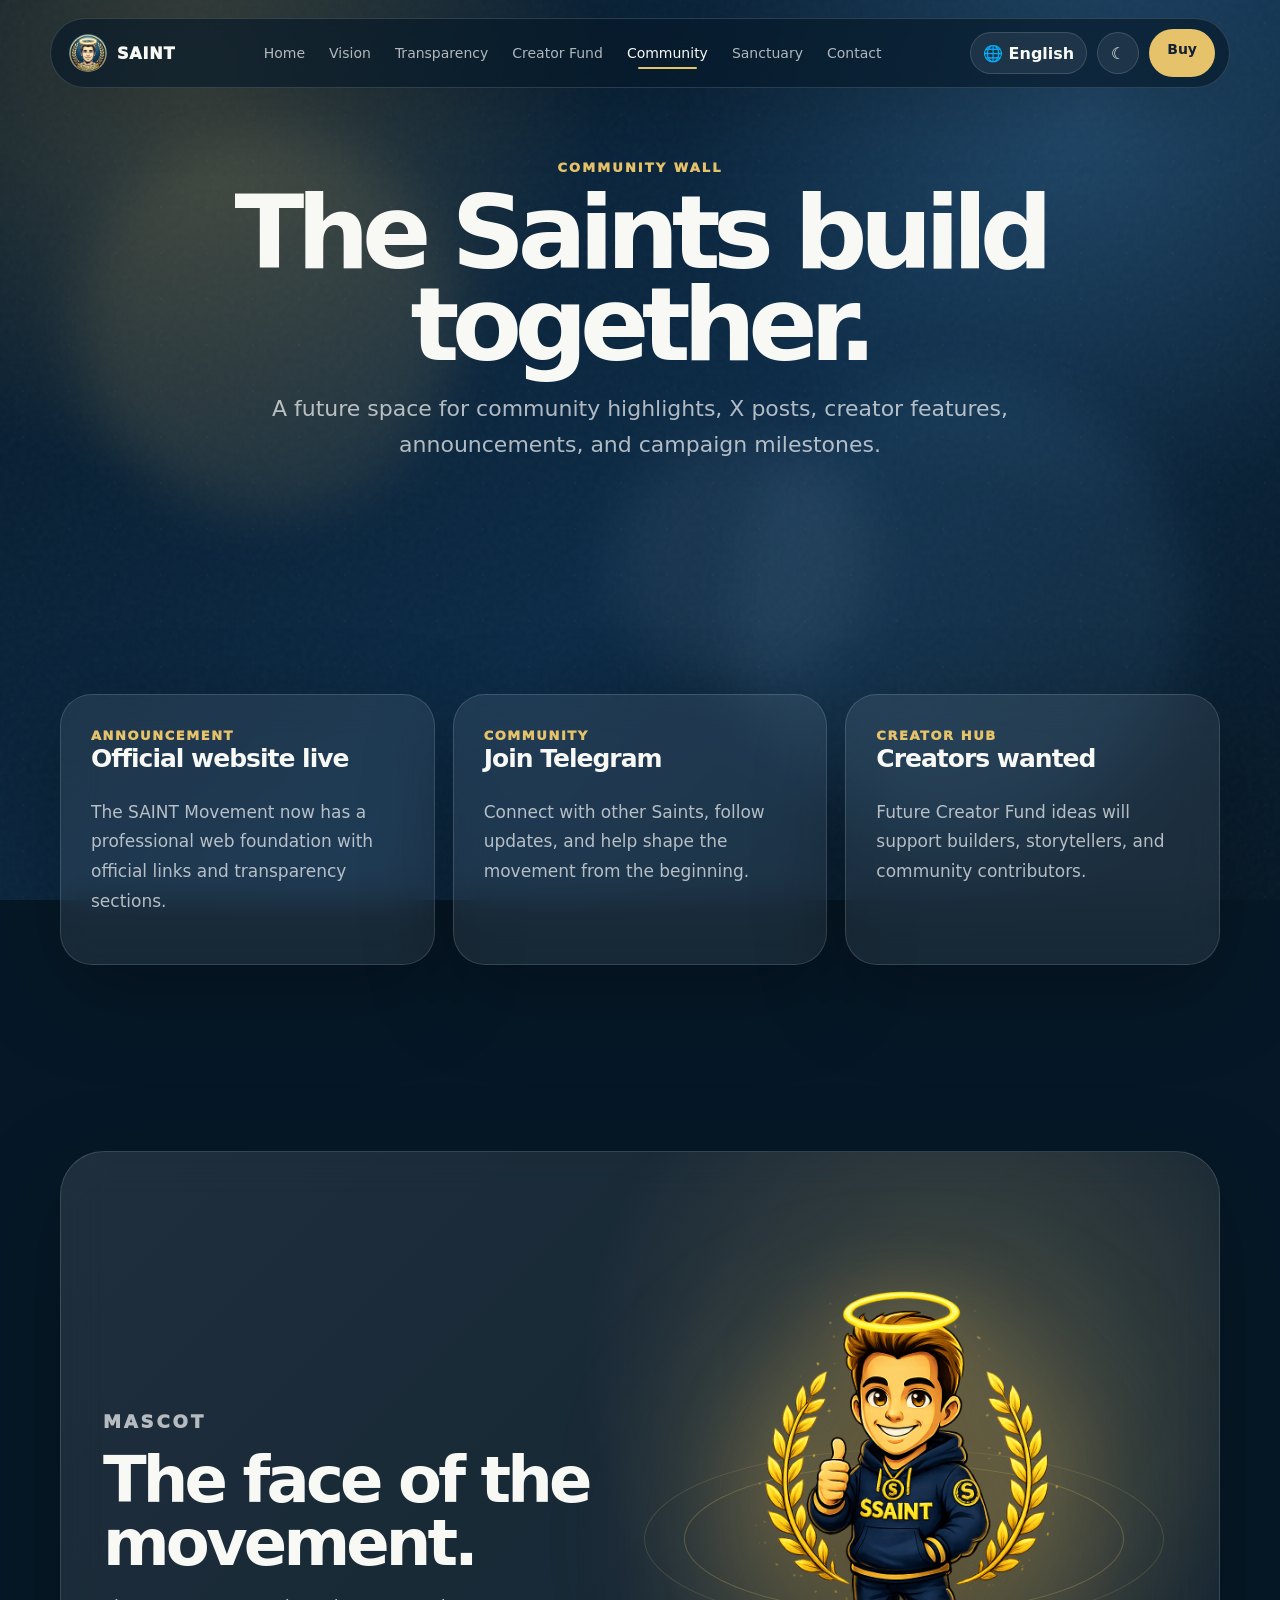
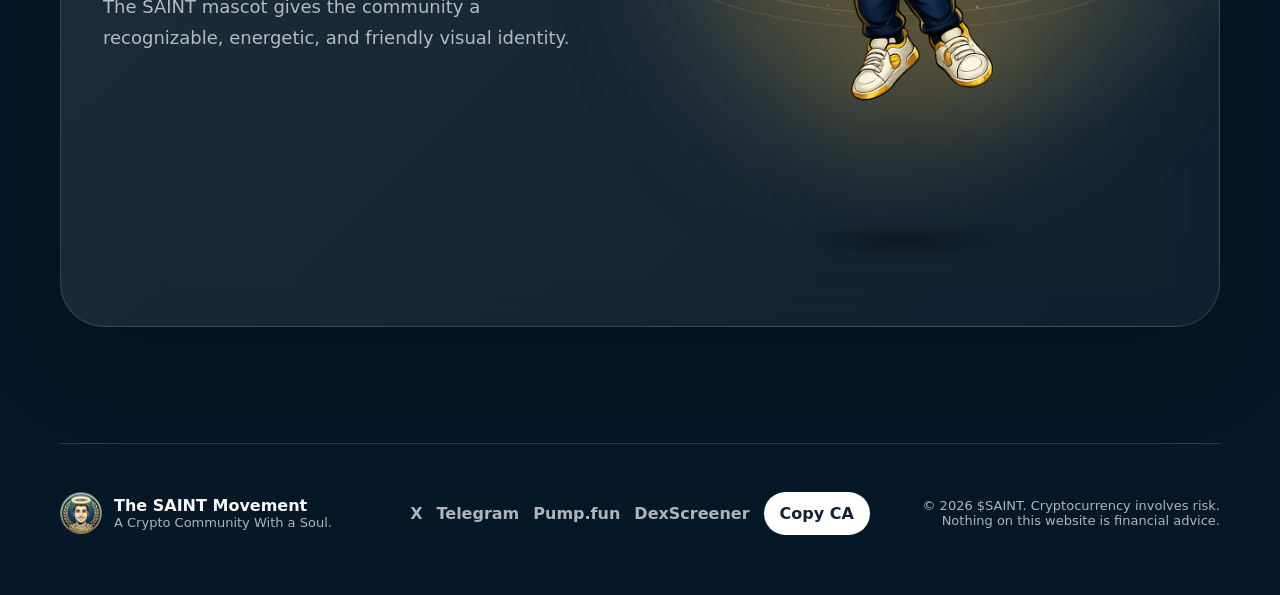
==== commit 2fd80f7b: "Add files via upload" ====
--- a/community.html
+++ b/community.html
@@ -3,6 +3,7 @@
 <head>
   <meta charset="UTF-8" />
   <meta name="viewport" content="width=device-width, initial-scale=1.0" />
+  <meta name="color-scheme" content="dark light" />
 
   <title>Community Wall — The SAINT Movement</title>
 <link rel="icon" type="image/png" href="favicon.png">
@@ -48,14 +49,14 @@
 <a class="" href="transparency.html" data-i18n="transparency">Transparency</a>
 <a class="" href="creator-fund.html" data-i18n="creator">Creator Fund</a>
 <a class="active" href="community.html" data-i18n="community">Community</a>
-    <a class="" href="contact.html" data-i18n="contact">Contact</a></nav>
+    <a href="sanctuary.html" data-i18n="sanctuary">Sanctuary</a><a class="" href="contact.html" data-i18n="contact">Contact</a></nav>
 
     <div class="nav-actions">
-      <div class="language-switcher"><button class="language-button" type="button">🌐 <span data-lang-current>English</span></button><div class="language-menu"><button type="button" data-lang="en">English</button><button type="button" data-lang="pt">Português</button><button type="button" data-lang="es">Español</button><button type="button" data-lang="zh">中文</button></div></div><button class="theme-toggle" id="themeToggle" aria-label="Toggle light and dark mode">
+      <div class="language-switcher"><button class="language-button" type="button">🌐 <span data-lang-current>English</span></button><div class="language-menu"><button type="button" data-lang="en">English</button><button type="button" data-lang="pt">Português</button><button type="button" data-lang="es">Español</button><button type="button" data-lang="zh">中文</button></div></div><button type="button" class="theme-toggle" id="themeToggle" aria-label="Toggle light and dark mode">
         <span class="sun">☀</span><span class="moon">☾</span>
       </button>
       <a class="nav-cta" href="https://pump.fun/coin/GUdYAzh14TQcwUSBw79rnFJHZCv64fugTEsq1etDpump" target="_blank" rel="noopener" data-i18n="buy">Buy</a>
-      <button class="menu-toggle" id="menuToggle" aria-label="Open menu">☰</button>
+      <button type="button" class="menu-toggle" id="menuToggle" aria-label="Open menu">☰</button>
     </div>
   </header>
 
@@ -69,7 +70,7 @@
     <a href="#" onclick="openPhantomApp(event)" target="_blank" rel="noopener" data-i18n="phantom">Open Phantom</a>
     <a href="https://t.co/1RIIzHQs0j" target="_blank" rel="noopener">Telegram</a>
     <a href="https://x.com/SaintDevSol" target="_blank" rel="noopener">X Official</a>
-  </aside>
+  <a href="sanctuary.html" data-i18n="sanctuary">Sanctuary</a></aside>
 
   <main>
     
@@ -88,7 +89,27 @@
   </div>
 </section>
 
-  </main>
+  
+<section class="page-section container mascot-motion-section">
+  <div class="mascot-motion-panel reveal">
+    <div class="mascot-motion-copy">
+      <p class="eyebrow">Mascot</p>
+      <h2>The face of the movement.</h2>
+      <p>
+        The SAINT mascot gives the community a recognizable, energetic, and friendly visual identity.
+      </p>
+    </div>
+
+    <div class="mascot-motion-art">
+      <div class="mascot-motion-glow"></div>
+      <div class="mascot-motion-ring ring-a"></div>
+      <div class="mascot-motion-ring ring-b"></div>
+      <img src="assets/mascot/saint-mascot-motion.png" alt="SAINT mascot" / loading="lazy" decoding="async">
+    </div>
+  </div>
+</section>
+
+</main>
 
   <footer class="footer">
     <div class="footer-brand">
--- a/css/styles.css
+++ b/css/styles.css
@@ -326,3 +326,761 @@
     height: 74px;
   }
 }
+
+
+/* v5.4 Animated mascot */
+.mascot-motion-section {
+  padding-top: 70px;
+}
+
+.mascot-motion-panel {
+  position: relative;
+  display: grid;
+  grid-template-columns: .95fr 1.05fr;
+  gap: 34px;
+  align-items: center;
+  overflow: hidden;
+  border: 1px solid var(--line);
+  border-radius: 44px;
+  background:
+    radial-gradient(circle at 78% 28%, rgba(230,195,106,.22), transparent 36%),
+    linear-gradient(135deg, rgba(255,255,255,.10), rgba(255,255,255,.045));
+  backdrop-filter: blur(22px);
+  box-shadow: var(--shadow);
+  padding: 42px;
+}
+
+.mascot-motion-copy {
+  position: relative;
+  z-index: 4;
+}
+
+.mascot-motion-copy h2 {
+  margin-top: 12px;
+}
+
+.mascot-motion-copy p {
+  max-width: 560px;
+  color: var(--muted);
+  font-size: 18px;
+  line-height: 1.75;
+}
+
+.mascot-motion-buttons {
+  justify-content: flex-start;
+}
+
+.mascot-motion-art {
+  position: relative;
+  min-height: 580px;
+  display: grid;
+  place-items: center;
+  perspective: 900px;
+}
+
+.mascot-motion-art img {
+  position: relative;
+  z-index: 5;
+  width: min(460px, 100%);
+  border-radius: 32px;
+  filter:
+    drop-shadow(0 34px 55px rgba(0,0,0,.38))
+    drop-shadow(0 0 35px rgba(230,195,106,.28));
+  animation: saintMascotFloat 4.8s ease-in-out infinite;
+  transform-origin: center bottom;
+  will-change: transform;
+}
+
+.mascot-motion-panel:hover .mascot-motion-art img {
+  animation-play-state: paused;
+  transform: translateY(-10px) rotateX(3deg) rotateY(-4deg) scale(1.02);
+}
+
+.mascot-motion-glow {
+  position: absolute;
+  z-index: 1;
+  width: 390px;
+  height: 390px;
+  border-radius: 999px;
+  background: rgba(230,195,106,.30);
+  filter: blur(76px);
+  animation: saintMascotGlow 3.8s ease-in-out infinite;
+}
+
+.mascot-motion-ring {
+  position: absolute;
+  z-index: 2;
+  border: 1px solid rgba(230,195,106,.26);
+  border-radius: 50%;
+  pointer-events: none;
+}
+
+.ring-a {
+  width: 440px;
+  height: 150px;
+  animation: saintMascotOrbit 14s linear infinite;
+}
+
+.ring-b {
+  width: 520px;
+  height: 180px;
+  opacity: .65;
+  animation: saintMascotOrbitReverse 20s linear infinite;
+}
+
+.mascot-motion-art::after {
+  content: "";
+  position: absolute;
+  z-index: 3;
+  width: 58%;
+  height: 18px;
+  bottom: 34px;
+  border-radius: 999px;
+  background: radial-gradient(circle, rgba(0,0,0,.38), transparent 70%);
+  filter: blur(7px);
+  animation: saintMascotShadow 4.8s ease-in-out infinite;
+}
+
+@keyframes saintMascotFloat {
+  0%, 100% {
+    transform: translateY(0) rotate(-.7deg) scale(1);
+  }
+  50% {
+    transform: translateY(-18px) rotate(.7deg) scale(1.012);
+  }
+}
+
+@keyframes saintMascotGlow {
+  0%, 100% {
+    opacity: .55;
+    transform: scale(.94);
+  }
+  50% {
+    opacity: .92;
+    transform: scale(1.08);
+  }
+}
+
+@keyframes saintMascotOrbit {
+  to {
+    transform: rotate(360deg);
+  }
+}
+
+@keyframes saintMascotOrbitReverse {
+  to {
+    transform: rotate(-360deg);
+  }
+}
+
+@keyframes saintMascotShadow {
+  0%, 100% {
+    transform: scaleX(.95);
+    opacity: .35;
+  }
+  50% {
+    transform: scaleX(.78);
+    opacity: .22;
+  }
+}
+
+@media(max-width: 980px) {
+  .mascot-motion-panel {
+    grid-template-columns: 1fr;
+    padding: 30px;
+  }
+
+  .mascot-motion-copy {
+    text-align: center;
+  }
+
+  .mascot-motion-copy p {
+    margin-left: auto;
+    margin-right: auto;
+  }
+
+  .mascot-motion-buttons {
+    justify-content: center;
+  }
+
+  .mascot-motion-art {
+    min-height: auto;
+  }
+}
+
+@media(max-width: 640px) {
+  .mascot-motion-panel {
+    padding: 22px;
+    border-radius: 32px;
+  }
+
+  .mascot-motion-art img {
+    width: min(360px, 100%);
+    border-radius: 24px;
+  }
+
+  .ring-a,
+  .ring-b {
+    display: none;
+  }
+}
+
+.sanctuary-page{min-height:100vh;display:grid;place-items:center;padding:145px 0 80px}
+.sanctuary-grid{display:grid;grid-template-columns:1fr 1fr;gap:34px;align-items:center}
+.sanctuary-copy h1{margin-left:0}.sanctuary-lead{color:var(--muted);font-size:20px;line-height:1.7}
+.sanctuary-warning{display:inline-flex;gap:8px;padding:12px 16px;margin:8px 0 24px;border:1px solid rgba(230,195,106,.3);border-radius:999px;background:rgba(230,195,106,.08);color:var(--muted)}
+.sanctuary-warning strong{color:var(--gold)}#sanctuaryForm label{display:block;color:var(--gold);font-size:12px;font-weight:950;text-transform:uppercase;letter-spacing:.12em;margin-bottom:9px}
+.sanctuary-input{display:flex;gap:10px;padding:9px;border:1px solid var(--line);border-radius:24px;background:var(--panel)}
+.sanctuary-input input{flex:1;min-width:0;border:0;outline:0;background:transparent;color:var(--text);padding:13px}
+.sanctuary-input button{border:0;border-radius:18px;background:var(--gold);color:var(--graphite);font-weight:950;padding:0 18px;cursor:pointer}
+.sanctuary-status{position:relative;overflow:hidden;margin-top:16px;padding:17px;border:1px solid var(--line);border-radius:20px;background:rgba(255,255,255,.055)}
+.sanctuary-status p{margin:0;color:var(--muted)}.sanctuary-status span{position:absolute;inset:0 auto 0 -35%;width:30%;background:linear-gradient(90deg,transparent,rgba(230,195,106,.25),transparent);opacity:0}
+.sanctuary-status.scanning span{opacity:1;animation:scan 1.1s linear infinite}@keyframes scan{to{transform:translateX(450%)}}
+.sanctuary-mascot{position:relative;min-height:620px;display:grid;place-items:center}.sanctuary-mascot img{position:relative;z-index:3;width:min(500px,100%);filter:drop-shadow(0 35px 60px rgba(0,0,0,.4));animation:guardianFloat 4.8s ease-in-out infinite}
+.sanctuary-glow{position:absolute;width:430px;height:430px;border-radius:50%;background:rgba(230,195,106,.28);filter:blur(80px);animation:guardianGlow 4s ease-in-out infinite}
+.guardian-message{position:absolute;z-index:4;right:0;bottom:45px;max-width:300px;padding:16px 18px;border:1px solid var(--line);border-radius:22px 22px 6px 22px;background:rgba(6,24,39,.88);color:#fff}
+@keyframes guardianFloat{50%{transform:translateY(-20px)}}@keyframes guardianGlow{50%{transform:scale(1.08);opacity:.9}}
+.sanctuary-result{border:1px solid var(--line);border-radius:42px;padding:38px;background:var(--panel);box-shadow:var(--shadow)}
+.sanctuary-result.holder-success{border-color:rgba(108,255,154,.4)}.sanctuary-result>p{color:var(--muted)}
+.sanctuary-cards{display:grid;grid-template-columns:repeat(4,1fr);gap:14px;margin-top:24px}.sanctuary-cards article{padding:22px;min-height:140px;border:1px solid var(--line);border-radius:24px;background:var(--panel-solid)}
+.sanctuary-cards span{display:block;color:var(--gold);font-size:12px;font-weight:950;text-transform:uppercase;letter-spacing:.1em}.sanctuary-cards strong{display:block;margin-top:18px;font-size:24px;overflow-wrap:anywhere}
+.holder-progress{margin-top:20px;padding:20px;border:1px solid var(--line);border-radius:22px}.holder-progress>div:first-child{display:flex;justify-content:space-between;color:var(--muted);margin-bottom:12px}
+.progress-track{height:12px;border-radius:999px;background:rgba(255,255,255,.1);overflow:hidden}.progress-track span{display:block;width:0;height:100%;background:linear-gradient(90deg,var(--gold),#6cff9a);transition:.6s}
+.sanctuary-actions{display:flex;gap:13px;flex-wrap:wrap;margin-top:26px}.disabled{opacity:.38;pointer-events:none}.sanctuary-note{font-size:13px!important;margin-top:22px}
+@media(max-width:980px){.sanctuary-grid{grid-template-columns:1fr}.sanctuary-copy{text-align:center}.sanctuary-copy h1{margin-left:auto}.sanctuary-mascot{min-height:500px}.sanctuary-cards{grid-template-columns:repeat(2,1fr)}}
+@media(max-width:640px){.sanctuary-input{flex-direction:column}.sanctuary-input button{min-height:52px}.sanctuary-cards{grid-template-columns:1fr}.sanctuary-result{padding:24px}.guardian-message{right:10px}.holder-progress>div:first-child{flex-direction:column;gap:8px}}
+
+
+/* v5.8 Mobile Sanctuary menu fix */
+@media (max-width: 900px) {
+  .mobile-nav {
+    overflow-y: auto;
+    -webkit-overflow-scrolling: touch;
+    padding-top: 110px;
+    padding-bottom: 60px;
+    max-height: 100dvh;
+  }
+
+  .mobile-nav a {
+    flex: 0 0 auto;
+  }
+}
+
+
+/* v5.9 Premium polish */
+:root {
+  --radius-xl: 38px;
+  --radius-lg: 26px;
+  --focus-ring: 0 0 0 4px rgba(230, 195, 106, .18);
+}
+
+html {
+  scroll-behavior: smooth;
+  -webkit-text-size-adjust: 100%;
+}
+
+body {
+  overflow-x: hidden;
+  text-rendering: optimizeLegibility;
+}
+
+a,
+button,
+input,
+select,
+textarea {
+  -webkit-tap-highlight-color: transparent;
+}
+
+button,
+a {
+  touch-action: manipulation;
+}
+
+a:focus-visible,
+button:focus-visible,
+input:focus-visible,
+select:focus-visible,
+textarea:focus-visible {
+  outline: 1px solid rgba(230,195,106,.75);
+  box-shadow: var(--focus-ring);
+}
+
+.navbar {
+  transition:
+    background .25s ease,
+    border-color .25s ease,
+    transform .25s ease,
+    box-shadow .25s ease;
+}
+
+.navbar.scrolled {
+  box-shadow: 0 18px 55px rgba(0,0,0,.16);
+}
+
+.desktop-nav a,
+.mobile-nav a,
+.footer-links a {
+  position: relative;
+}
+
+.desktop-nav a::after {
+  content: "";
+  position: absolute;
+  left: 50%;
+  right: 50%;
+  bottom: -8px;
+  height: 2px;
+  border-radius: 999px;
+  background: var(--gold);
+  transition: left .2s ease, right .2s ease;
+}
+
+.desktop-nav a:hover::after,
+.desktop-nav a.active::after {
+  left: 14%;
+  right: 14%;
+}
+
+.btn,
+.nav-cta,
+.sanctuary-input button,
+.contact-form-card button {
+  min-height: 48px;
+  transition:
+    transform .18s ease,
+    box-shadow .18s ease,
+    opacity .18s ease;
+}
+
+.btn:hover,
+.nav-cta:hover,
+.sanctuary-input button:hover,
+.contact-form-card button:hover {
+  transform: translateY(-2px);
+}
+
+.btn:active,
+.nav-cta:active,
+.sanctuary-input button:active,
+.contact-form-card button:active {
+  transform: translateY(0) scale(.985);
+}
+
+.card,
+.metric-card,
+.contact-info-panel,
+.contact-form-card,
+.mascot-motion-panel,
+.sanctuary-result,
+.sanctuary-cards article {
+  transition:
+    transform .25s ease,
+    border-color .25s ease,
+    box-shadow .25s ease;
+}
+
+.card:hover,
+.metric-card:hover,
+.contact-info-panel:hover,
+.contact-form-card:hover,
+.sanctuary-cards article:hover {
+  transform: translateY(-4px);
+  border-color: rgba(230,195,106,.28);
+}
+
+img {
+  max-width: 100%;
+}
+
+.sanctuary-input {
+  transition: border-color .2s ease, box-shadow .2s ease;
+}
+
+.sanctuary-input:focus-within {
+  border-color: rgba(230,195,106,.55);
+  box-shadow: var(--focus-ring);
+}
+
+.sanctuary-input input {
+  font-size: 16px;
+}
+
+.sanctuary-status {
+  transition: border-color .25s ease, background .25s ease;
+}
+
+.sanctuary-status.scanning {
+  border-color: rgba(230,195,106,.38);
+  background: rgba(230,195,106,.07);
+}
+
+.sanctuary-result.holder-success {
+  animation: sanctuaryUnlock .65s ease both;
+}
+
+@keyframes sanctuaryUnlock {
+  0% {
+    opacity: .65;
+    transform: scale(.985);
+  }
+  100% {
+    opacity: 1;
+    transform: scale(1);
+  }
+}
+
+@media (max-width: 1100px) {
+  .desktop-nav {
+    gap: 18px;
+  }
+
+  .desktop-nav a {
+    font-size: 14px;
+  }
+}
+
+@media (max-width: 900px) {
+  .navbar {
+    width: calc(100% - 24px);
+    top: 12px;
+    padding: 12px 14px;
+  }
+
+  .brand img {
+    width: 48px;
+    height: 48px;
+  }
+
+  .nav-actions {
+    gap: 8px;
+  }
+
+  .theme-toggle,
+  .menu-toggle,
+  .language-button {
+    min-width: 48px;
+    width: 48px;
+    height: 48px;
+  }
+
+  .mobile-nav {
+    inset: 0;
+    display: flex;
+    flex-direction: column;
+    justify-content: flex-start;
+    gap: 8px;
+    padding: 120px 24px 70px;
+    background: rgba(4,18,30,.98);
+    backdrop-filter: blur(24px);
+  }
+
+  .mobile-nav a {
+    width: min(520px, 100%);
+    margin-inline: auto;
+    padding: 13px 18px;
+    border: 1px solid transparent;
+    border-radius: 16px;
+    font-size: clamp(24px, 7vw, 40px);
+    line-height: 1.15;
+  }
+
+  .mobile-nav a:hover,
+  .mobile-nav a:focus-visible {
+    border-color: rgba(230,195,106,.22);
+    background: rgba(255,255,255,.055);
+  }
+
+  .sanctuary-page {
+    padding-top: 125px;
+  }
+
+  .sanctuary-copy {
+    text-align: left;
+  }
+
+  .sanctuary-copy h1 {
+    margin-left: 0;
+  }
+
+  .sanctuary-warning {
+    border-radius: 20px;
+  }
+}
+
+@media (max-width: 640px) {
+  .page-section {
+    padding-top: 70px;
+    padding-bottom: 70px;
+  }
+
+  .container {
+    width: min(100% - 28px, var(--container));
+  }
+
+  .hero h1,
+  .subhero h1,
+  .sanctuary-copy h1 {
+    text-wrap: balance;
+  }
+
+  .button-row,
+  .sanctuary-actions,
+  .contact-socials {
+    width: 100%;
+  }
+
+  .button-row .btn,
+  .sanctuary-actions .btn {
+    width: 100%;
+    justify-content: center;
+  }
+
+  .sanctuary-mascot {
+    min-height: 420px;
+  }
+
+  .sanctuary-mascot img {
+    width: min(390px, 100%);
+  }
+
+  .guardian-message {
+    position: relative;
+    right: auto;
+    bottom: auto;
+    margin-top: -20px;
+    max-width: 100%;
+    border-radius: 20px;
+    text-align: center;
+  }
+
+  .sanctuary-result {
+    border-radius: 28px;
+  }
+
+  .sanctuary-cards article {
+    min-height: 112px;
+  }
+
+  .footer {
+    gap: 24px;
+  }
+}
+
+@media (prefers-reduced-motion: reduce) {
+  *,
+  *::before,
+  *::after {
+    scroll-behavior: auto !important;
+    animation-duration: .001ms !important;
+    animation-iteration-count: 1 !important;
+    transition-duration: .001ms !important;
+  }
+}
+
+
+/* v6.0 definitive mobile menu fix */
+body.menu-open {
+  overflow: hidden;
+}
+
+@media (max-width: 900px) {
+  .mobile-nav {
+    display: none !important;
+    position: fixed;
+    inset: 0;
+    z-index: 40;
+    flex-direction: column;
+    justify-content: flex-start;
+    align-items: center;
+    gap: 8px;
+    padding: 120px 24px 70px;
+    overflow-y: auto;
+    max-height: 100dvh;
+    background: rgba(4,18,30,.98);
+    backdrop-filter: blur(24px);
+    -webkit-overflow-scrolling: touch;
+  }
+
+  .mobile-nav.open {
+    display: flex !important;
+  }
+
+  .navbar {
+    z-index: 60;
+  }
+
+  .menu-toggle {
+    position: relative;
+    z-index: 61;
+  }
+}
+
+
+/* v6.1 Sanctuary Coming Soon modal */
+body.sanctuary-modal-open {
+  overflow: hidden;
+}
+
+.sanctuary-modal {
+  position: fixed;
+  inset: 0;
+  z-index: 999;
+  display: grid;
+  place-items: center;
+  padding: 24px;
+  opacity: 0;
+  visibility: hidden;
+  pointer-events: none;
+  transition: opacity .28s ease, visibility .28s ease;
+}
+
+.sanctuary-modal.open {
+  opacity: 1;
+  visibility: visible;
+  pointer-events: auto;
+}
+
+.sanctuary-modal-backdrop {
+  position: absolute;
+  inset: 0;
+  background:
+    radial-gradient(circle at 50% 30%, rgba(230,195,106,.16), transparent 34%),
+    rgba(2,10,18,.82);
+  backdrop-filter: blur(18px);
+}
+
+.sanctuary-modal-card {
+  position: relative;
+  z-index: 2;
+  width: min(720px, 100%);
+  overflow: hidden;
+  border: 1px solid rgba(230,195,106,.28);
+  border-radius: 38px;
+  background:
+    radial-gradient(circle at 50% 0%, rgba(230,195,106,.18), transparent 35%),
+    linear-gradient(145deg, rgba(12,35,58,.98), rgba(4,17,29,.98));
+  box-shadow:
+    0 40px 120px rgba(0,0,0,.48),
+    0 0 55px rgba(230,195,106,.10);
+  padding: 44px 34px 36px;
+  text-align: center;
+  transform: translateY(18px) scale(.97);
+  transition: transform .32s ease;
+}
+
+.sanctuary-modal.open .sanctuary-modal-card {
+  transform: translateY(0) scale(1);
+}
+
+.sanctuary-modal-close {
+  position: absolute;
+  top: 18px;
+  right: 18px;
+  z-index: 4;
+  width: 42px;
+  height: 42px;
+  border: 1px solid var(--line);
+  border-radius: 50%;
+  background: rgba(255,255,255,.07);
+  color: var(--text);
+  cursor: pointer;
+}
+
+.sanctuary-modal-glow {
+  position: absolute;
+  left: 50%;
+  top: 90px;
+  width: 280px;
+  height: 280px;
+  transform: translateX(-50%);
+  border-radius: 50%;
+  background: rgba(230,195,106,.22);
+  filter: blur(70px);
+  pointer-events: none;
+}
+
+.sanctuary-modal-logo {
+  position: relative;
+  z-index: 2;
+  width: 104px;
+  height: 104px;
+  display: grid;
+  place-items: center;
+  margin: 0 auto 20px;
+  border-radius: 50%;
+  background: radial-gradient(circle, rgba(230,195,106,.30), transparent 70%);
+}
+
+.sanctuary-modal-logo img {
+  width: 78px;
+  height: 78px;
+  border-radius: 50%;
+  box-shadow: 0 0 44px rgba(230,195,106,.38);
+}
+
+.sanctuary-modal-card h2 {
+  position: relative;
+  z-index: 2;
+  margin: 10px auto 20px;
+  max-width: 560px;
+  font-size: clamp(34px, 5vw, 58px);
+}
+
+.sanctuary-modal-message {
+  position: relative;
+  z-index: 2;
+  max-width: 590px;
+  margin: 0 auto;
+}
+
+.sanctuary-modal-message p {
+  color: var(--muted);
+  font-size: 17px;
+  line-height: 1.75;
+}
+
+.sanctuary-modal-message strong {
+  display: block;
+  margin-top: 20px;
+  color: var(--gold-soft);
+  font-size: 20px;
+}
+
+.sanctuary-modal-actions {
+  position: relative;
+  z-index: 2;
+  display: flex;
+  justify-content: center;
+  gap: 12px;
+  flex-wrap: wrap;
+  margin-top: 30px;
+}
+
+.sanctuary-coming-soon-button:disabled {
+  opacity: 1;
+  cursor: default;
+}
+
+@media (max-width: 640px) {
+  .sanctuary-modal {
+    padding: 16px;
+  }
+
+  .sanctuary-modal-card {
+    padding: 38px 20px 28px;
+    border-radius: 28px;
+  }
+
+  .sanctuary-modal-actions {
+    flex-direction: column;
+  }
+
+  .sanctuary-modal-actions .btn {
+    width: 100%;
+  }
+}
+
+
+/* v7.0 Sprint 1 — Wallet Connection */
+.wallet-connect-panel{margin-top:18px}.wallet-connect-main{width:100%;min-height:88px;display:flex;align-items:center;gap:16px;border:1px solid rgba(230,195,106,.38);border-radius:24px;background:radial-gradient(circle at 16% 50%,rgba(230,195,106,.18),transparent 28%),var(--panel);color:var(--text);padding:16px 20px;text-align:left;cursor:pointer;transition:.2s}.wallet-connect-main:hover{transform:translateY(-2px);border-color:rgba(230,195,106,.72);box-shadow:0 20px 55px rgba(0,0,0,.22)}.wallet-connect-icon{width:52px;height:52px;display:grid;place-items:center;flex:0 0 52px;border-radius:18px;background:linear-gradient(135deg,var(--gold),#6cff9a);color:#062015;font-size:29px;font-weight:950}.wallet-connect-main strong,.wallet-connect-main small{display:block}.wallet-connect-main strong{font-size:20px}.wallet-connect-main small{margin-top:5px;color:var(--muted)}.wallet-connected-summary{min-height:88px;display:grid;grid-template-columns:auto 1fr auto;gap:14px;align-items:center;border:1px solid rgba(108,255,154,.34);border-radius:24px;background:rgba(108,255,154,.075);padding:16px 18px}.wallet-connected-summary[hidden]{display:none!important}.wallet-connected-icon{width:48px;height:48px;display:grid;place-items:center;border-radius:16px;background:rgba(108,255,154,.18);color:#6cff9a;font-size:24px;font-weight:950}.wallet-connected-summary span,.wallet-connected-summary strong{display:block}.wallet-connected-summary span{color:var(--muted);font-size:13px}.wallet-connected-summary strong{margin-top:4px}.wallet-connected-summary button{border:1px solid var(--line);border-radius:14px;background:rgba(255,255,255,.06);color:var(--text);padding:11px 14px;cursor:pointer}body.wallet-selector-open{overflow:hidden}.wallet-selector{position:fixed;inset:0;z-index:999;display:grid;place-items:center;padding:22px;opacity:0;visibility:hidden;pointer-events:none;transition:.24s}.wallet-selector.open{opacity:1;visibility:visible;pointer-events:auto}.wallet-selector-backdrop{position:absolute;inset:0;background:rgba(2,10,18,.86);backdrop-filter:blur(18px)}.wallet-selector-card{position:relative;z-index:2;width:min(520px,100%);border:1px solid rgba(230,195,106,.27);border-radius:32px;background:linear-gradient(145deg,rgba(12,35,58,.99),rgba(4,17,29,.99));box-shadow:0 38px 110px rgba(0,0,0,.48);padding:34px 26px 26px}.wallet-selector-card>p:not(.eyebrow){color:var(--muted)}.wallet-selector-close{position:absolute;top:16px;right:16px;width:42px;height:42px;border:1px solid var(--line);border-radius:50%;background:rgba(255,255,255,.06);color:var(--text);cursor:pointer}.wallet-options{display:grid;gap:11px;margin-top:24px}.wallet-option{width:100%;display:grid;grid-template-columns:auto 1fr;gap:14px;align-items:center;border:1px solid var(--line);border-radius:20px;background:rgba(255,255,255,.055);color:var(--text);padding:14px 16px;text-align:left;cursor:pointer;transition:.18s}.wallet-option:hover{transform:translateY(-2px)}.wallet-option-logo{width:48px;height:48px;display:grid;place-items:center;border-radius:16px;font-size:20px;font-weight:950;color:white}.phantom-logo{background:linear-gradient(135deg,#8b5cf6,#4c1d95)}.solflare-logo{background:linear-gradient(135deg,#ff8a00,#ffcf33);color:#2b1600}.backpack-logo{background:linear-gradient(135deg,#e43b32,#751612)}.wallet-option strong,.wallet-option small{display:block}.wallet-option small{margin-top:4px;color:var(--muted)}.wallet-option.wallet-installed small{color:#6cff9a}.wallet-selector-help{margin-top:18px;padding:13px 14px;border-radius:16px;background:rgba(124,199,255,.08);color:var(--muted);font-size:13px;line-height:1.55}.sanctuary-status.success{border-color:rgba(108,255,154,.34);background:rgba(108,255,154,.07)}.sanctuary-status.warning{border-color:rgba(230,195,106,.34)}.sanctuary-status.error{border-color:rgba(255,110,110,.36);background:rgba(255,110,110,.07)}@media(max-width:640px){.wallet-connected-summary{grid-template-columns:auto 1fr}.wallet-connected-summary button{grid-column:1/-1;width:100%}.wallet-selector{padding:14px}.wallet-selector-card{padding:32px 18px 22px;border-radius:26px}}
